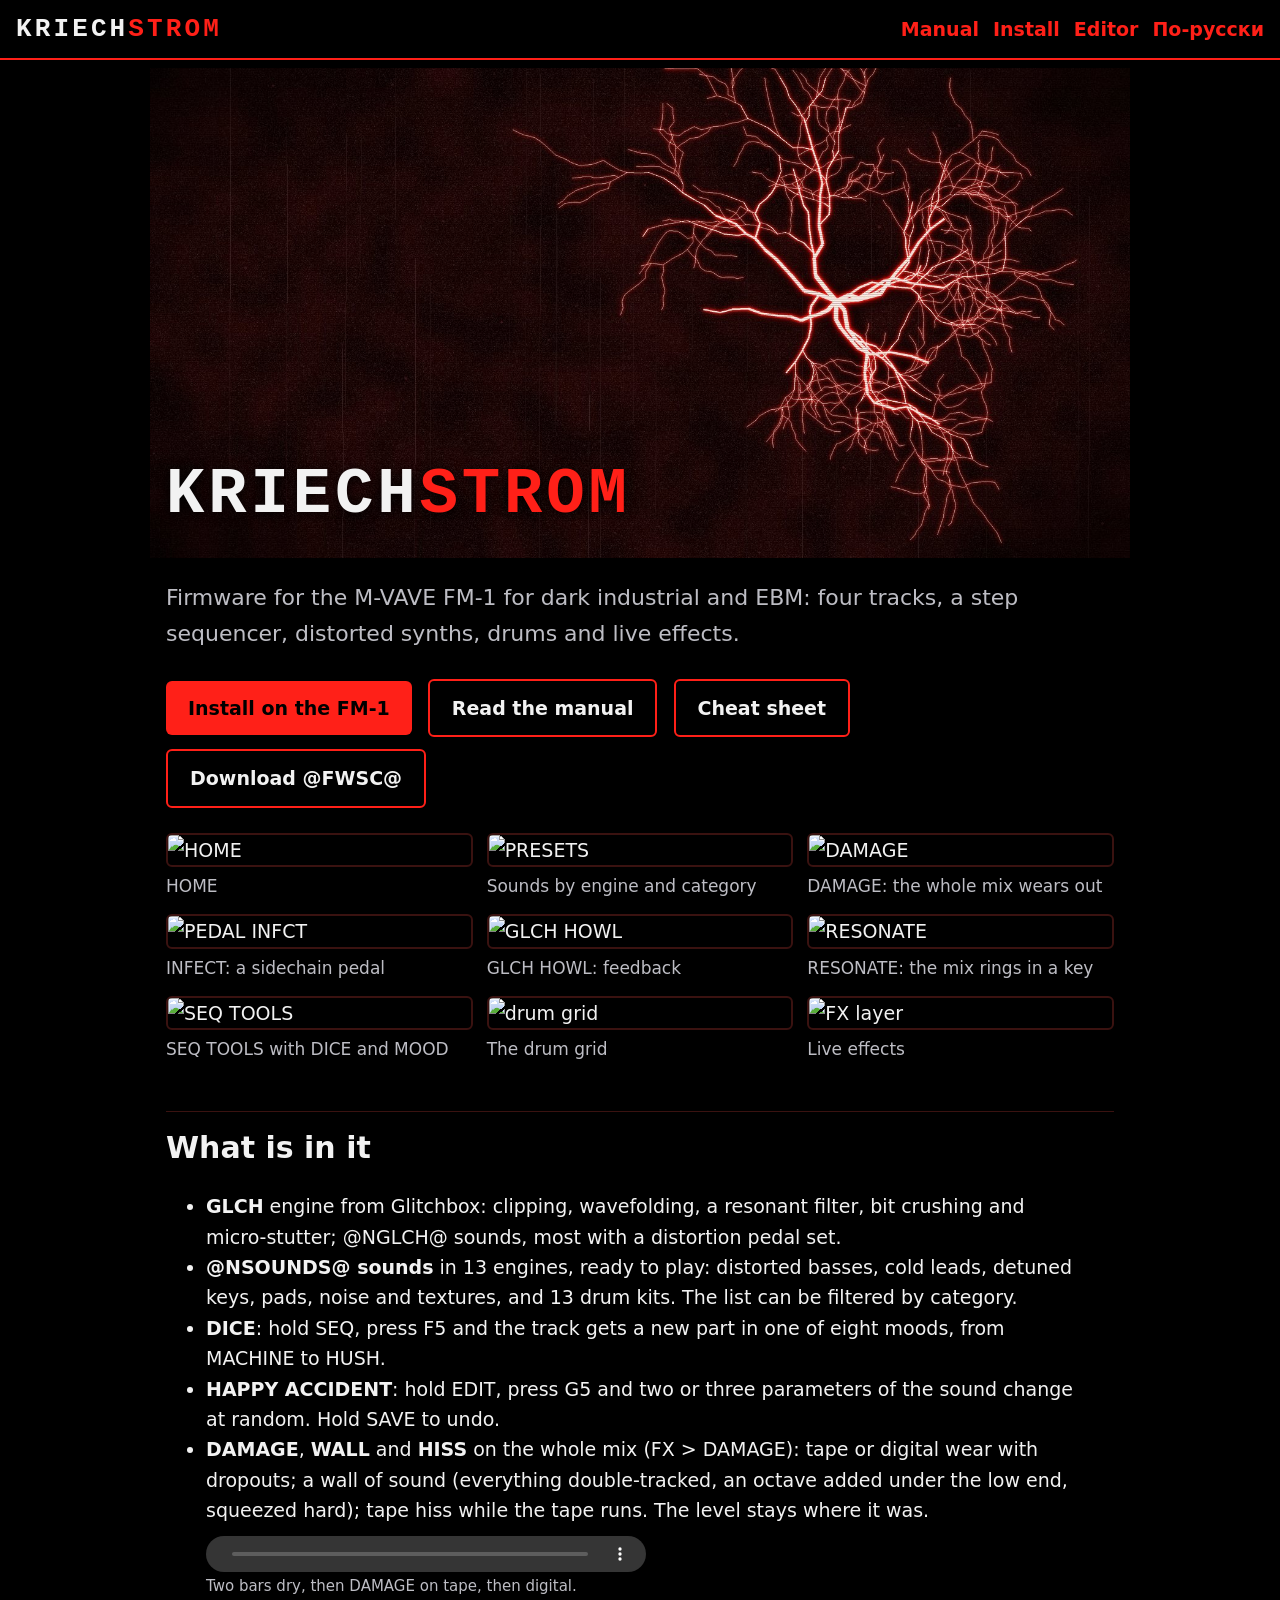
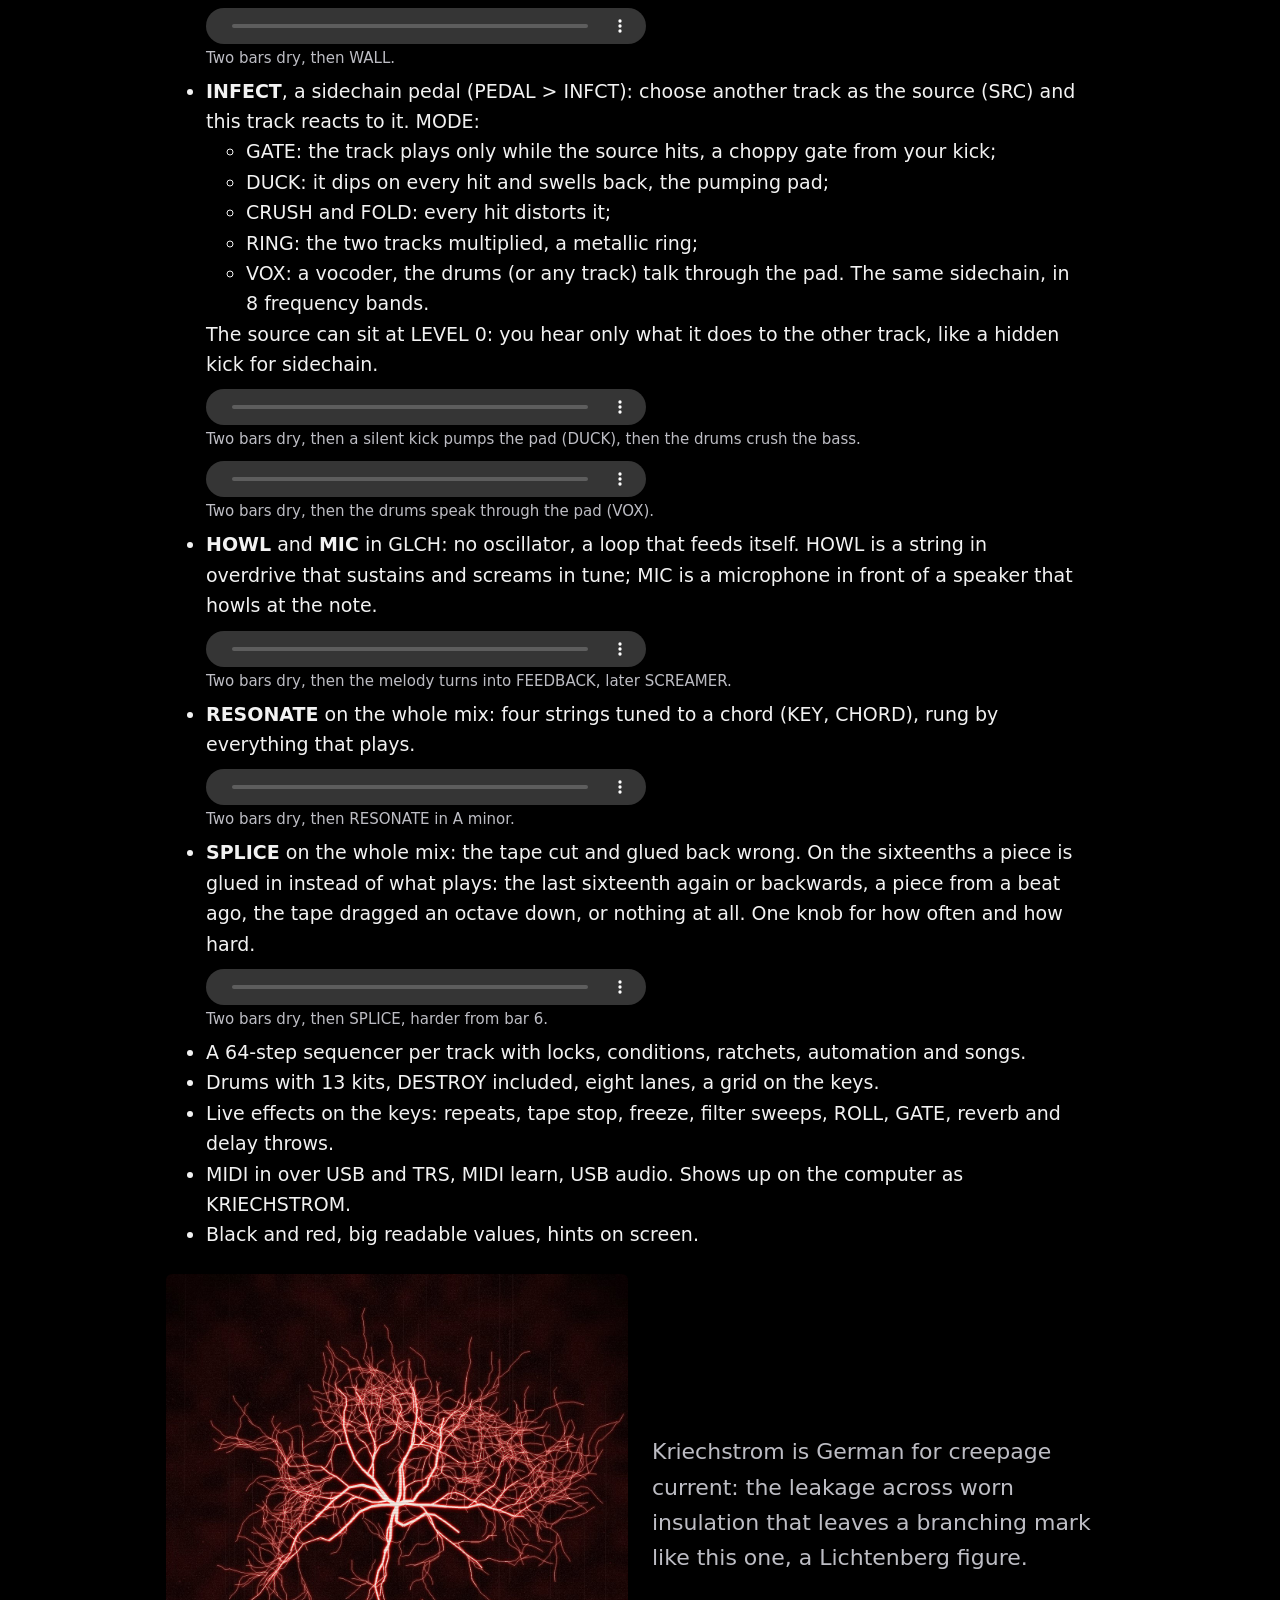
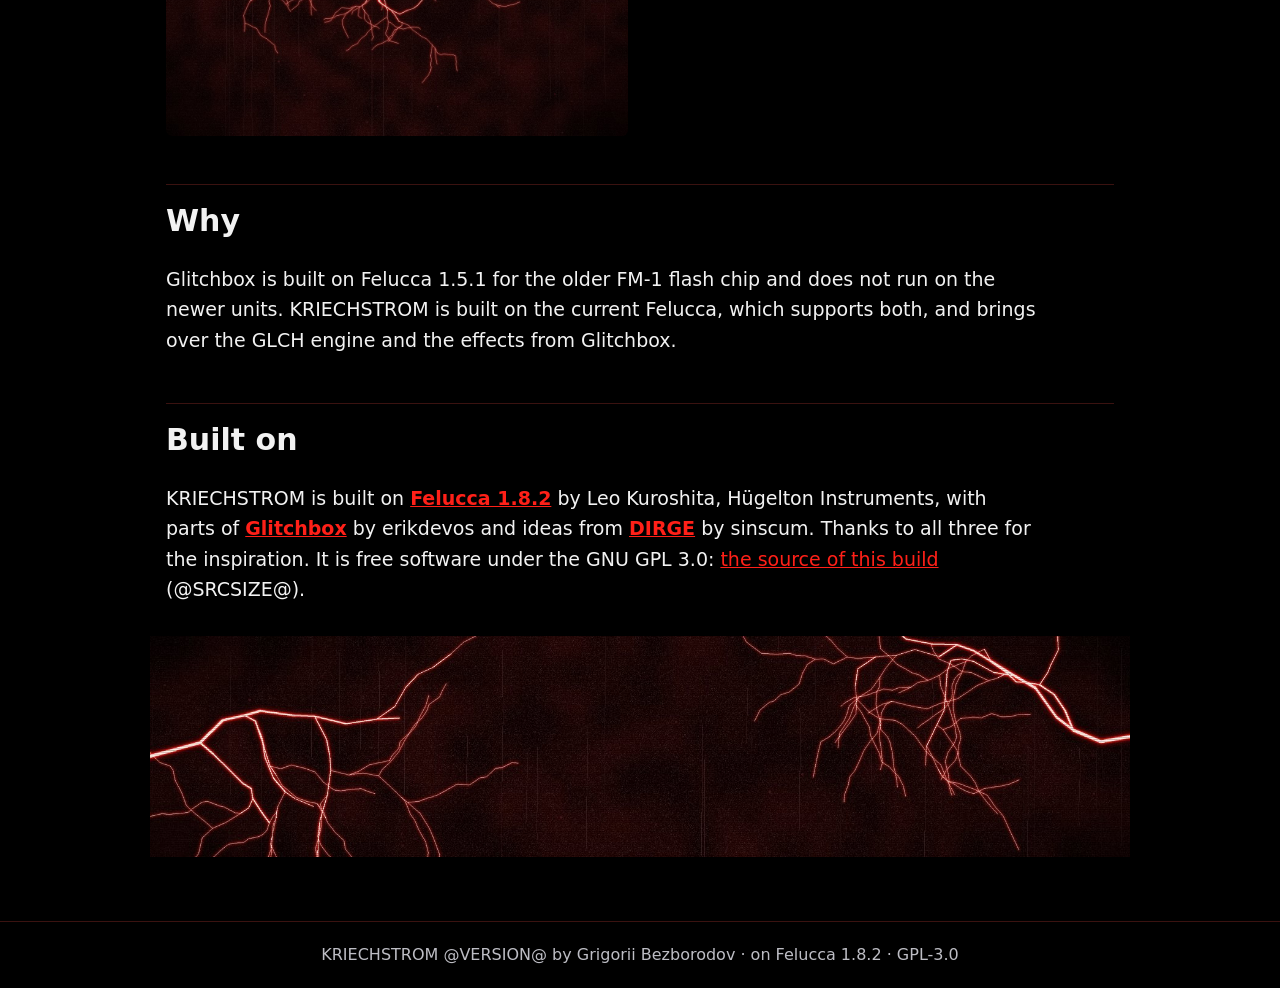
==== site/index.html @ fe8b9a7e "KRIECHSTROM 0.3: the manual, the site, the screens and the card for INFECT, HOWL, RESONATE, SPLICE a" ====
<!doctype html>
<html lang="en">
<head>
<meta charset="utf-8">
<meta name="viewport" content="width=device-width, initial-scale=1">
<title>KRIECHSTROM</title>
<link rel="icon" href="art/favicon.ico" sizes="any">
<link rel="icon" type="image/png" href="art/favicon-32.png">
<link rel="apple-touch-icon" href="art/icon-180.png">
<meta name="description" content="KRIECHSTROM: dark industrial and EBM firmware for the M-VAVE FM-1.">
<link rel="stylesheet" href="style.css">
</head>
<body>
<header class="top">
  <a class="logo" href="index.html">KRIECH<b>STROM</b></a>
  <nav><a href="manual/en.html">Manual</a><a href="webapp/installer/">Install</a><a href="webapp/editor/">Editor</a><a href="ru.html">По-русски</a></nav>
</header>
<main>
<div class="hero"><img src="art/hero.jpg" alt="" width="1600" height="800"><h1>KRIECH<span class="red">STROM</span></h1></div>
<p class="lead">Firmware for the M-VAVE FM-1 for dark industrial and EBM: four tracks, a step sequencer, distorted
synths, drums and live effects.</p>
<p>
  <a class="btn" href="webapp/installer/">Install on the FM-1</a>
  <a class="btn ghost" href="manual/en.html">Read the manual</a>
  <a class="btn ghost" href="manual/en.html#cheat">Cheat sheet</a>
  <a class="btn ghost" href="firmware/@FWSC@">Download @FWSC@</a>
</p>

<div class="shots">
  <figure><img src="shots/home.png" alt="HOME"><figcaption>HOME</figcaption></figure>
  <figure><img src="shots/presets.png" alt="PRESETS"><figcaption>Sounds by engine and category</figcaption></figure>
  <figure><img src="shots/damage.png" alt="DAMAGE"><figcaption>DAMAGE: the whole mix wears out</figcaption></figure>
  <figure><img src="shots/insert_infect.png" alt="PEDAL INFCT"><figcaption>INFECT: a sidechain pedal</figcaption></figure>
  <figure><img src="shots/edit_howl.png" alt="GLCH HOWL"><figcaption>GLCH HOWL: feedback</figcaption></figure>
  <figure><img src="shots/resonate.png" alt="RESONATE"><figcaption>RESONATE: the mix rings in a key</figcaption></figure>
  <figure><img src="shots/layer_seq_tools_drum.png" alt="SEQ TOOLS"><figcaption>SEQ TOOLS with DICE and MOOD</figcaption></figure>
  <figure><img src="shots/drum.png" alt="drum grid"><figcaption>The drum grid</figcaption></figure>
  <figure><img src="shots/perform_held.png" alt="FX layer"><figcaption>Live effects</figcaption></figure>
</div>

<h2>What is in it</h2>
<ul>
  <li><b>GLCH</b> engine from Glitchbox: clipping, wavefolding, a resonant filter, bit crushing and micro-stutter; @NGLCH@ sounds, most with a distortion pedal set.</li>
  <li><b>@NSOUNDS@ sounds</b> in 13 engines, ready to play: distorted basses, cold leads, detuned keys, pads, noise and textures, and 13 drum kits. The list can be filtered by category.</li>
  <li><b>DICE</b>: hold SEQ, press F5 and the track gets a new part in one of eight moods, from MACHINE to HUSH.</li>
  <li><b>HAPPY ACCIDENT</b>: hold EDIT, press G5 and two or three parameters of the sound change at random. Hold SAVE to undo.</li>
  <li><b>DAMAGE</b>, <b>WALL</b> and <b>HISS</b> on the whole mix (FX &gt; DAMAGE): tape or digital wear with dropouts;
    a wall of sound (everything double-tracked, an octave added under the low end, squeezed hard); tape hiss while the
    tape runs. The level stays where it was.
    <audio controls preload="none" src="audio/damage.m4a"></audio><span class="demo">Two bars dry, then DAMAGE on tape, then digital.</span>
    <audio controls preload="none" src="audio/wall.m4a"></audio><span class="demo">Two bars dry, then WALL.</span></li>
  <li><b>INFECT</b>, a sidechain pedal (PEDAL &gt; INFCT): choose another track as the source (SRC) and this track
    reacts to it. MODE:
    <ul>
      <li>GATE: the track plays only while the source hits, a choppy gate from your kick;</li>
      <li>DUCK: it dips on every hit and swells back, the pumping pad;</li>
      <li>CRUSH and FOLD: every hit distorts it;</li>
      <li>RING: the two tracks multiplied, a metallic ring;</li>
      <li>VOX: a vocoder, the drums (or any track) talk through the pad. The same sidechain, in 8 frequency bands.</li>
    </ul>
    The source can sit at LEVEL 0: you hear only what it does to the other track, like a hidden kick for sidechain.
    <audio controls preload="none" src="audio/infect.m4a"></audio><span class="demo">Two bars dry, then a silent kick pumps the pad (DUCK), then the drums crush the bass.</span>
    <audio controls preload="none" src="audio/vox.m4a"></audio><span class="demo">Two bars dry, then the drums speak through the pad (VOX).</span></li>
  <li><b>HOWL</b> and <b>MIC</b> in GLCH: no oscillator, a loop that feeds itself. HOWL is a string in overdrive that
    sustains and screams in tune; MIC is a microphone in front of a speaker that howls at the note.
    <audio controls preload="none" src="audio/howl.m4a"></audio><span class="demo">Two bars dry, then the melody turns into FEEDBACK, later SCREAMER.</span></li>
  <li><b>RESONATE</b> on the whole mix: four strings tuned to a chord (KEY, CHORD), rung by everything that plays.
    <audio controls preload="none" src="audio/resonate.m4a"></audio><span class="demo">Two bars dry, then RESONATE in A minor.</span></li>
  <li><b>SPLICE</b> on the whole mix: the tape cut and glued back wrong. On the sixteenths a piece is glued in instead
    of what plays: the last sixteenth again or backwards, a piece from a beat ago, the tape dragged an octave down, or
    nothing at all. One knob for how often and how hard.
    <audio controls preload="none" src="audio/splice.m4a"></audio><span class="demo">Two bars dry, then SPLICE, harder from bar 6.</span></li>
  <li>A 64-step sequencer per track with locks, conditions, ratchets, automation and songs.</li>
  <li>Drums with 13 kits, DESTROY included, eight lanes, a grid on the keys.</li>
  <li>Live effects on the keys: repeats, tape stop, freeze, filter sweeps, ROLL, GATE, reverb and delay throws.</li>
  <li>MIDI in over USB and TRS, MIDI learn, USB audio. Shows up on the computer as KRIECHSTROM.</li>
  <li>Black and red, big readable values, hints on screen.</li>
</ul>

<div class="split"><img src="art/tracking.jpg" alt="a Lichtenberg figure" width="1200" height="1200">
<p class="lead">Kriechstrom is German for creepage current: the leakage across worn insulation that leaves a branching
mark like this one, a Lichtenberg figure.</p></div>

<h2>Why</h2>
<p>Glitchbox is built on Felucca 1.5.1 for the older FM-1 flash chip and does not run on the newer units. KRIECHSTROM is
built on the current Felucca, which supports both, and brings over the GLCH engine and the effects from Glitchbox.</p>

<h2 id="source">Built on</h2>
<p>KRIECHSTROM is built on <a href="https://github.com/hugelton/Felucca"><b>Felucca 1.8.2</b></a> by Leo Kuroshita, Hügelton Instruments, with parts of
<a href="https://github.com/erikdevos/glitchbox"><b>Glitchbox</b></a> by erikdevos and ideas from <a href="https://github.com/sinscum/DIRGE"><b>DIRGE</b></a> by sinscum. Thanks to all three for the inspiration. It is free software under the GNU GPL 3.0:
<a href="src/@SRC@">the source of this build</a> (@SRCSIZE@).</p>
<img class="band" src="art/band.jpg" alt="" width="1600" height="360">
</main>
<footer>KRIECHSTROM @VERSION@ by Grigorii Bezborodov · on Felucca 1.8.2 · GPL-3.0</footer>
</body>
</html>
---- site/style.css ----
:root {
  --bg: #000;
  --surf: #120808;
  --line: #3a1210;
  --text: #f2f2f2;
  --mid: #bdbdc4;
  --red: #ff2018;
  --red-dim: #b3150f;
  color-scheme: dark;
}
* { box-sizing: border-box; }
html { -webkit-text-size-adjust: 100%; }
body {
  margin: 0;
  background: var(--bg);
  color: var(--text);
  font: 19px/1.6 "IBM Plex Sans", "Inter", system-ui, -apple-system, "Segoe UI", sans-serif;
}
a { color: var(--red); }
a:hover { color: #fff; }
header.top {
  border-bottom: 2px solid var(--red);
  padding: 14px 16px;
  display: flex;
  gap: 16px;
  align-items: center;
  flex-wrap: wrap;
}
header.top .logo {
  font: 800 26px/1 "IBM Plex Mono", ui-monospace, monospace;
  letter-spacing: 0.12em;
  color: var(--text);
  text-decoration: none;
}
header.top .logo b { color: var(--red); }
header.top nav { display: flex; gap: 14px; flex-wrap: wrap; margin-left: auto; }
header.top nav a { text-decoration: none; font-weight: 600; }
main { max-width: 980px; margin: 0 auto; padding: 8px 16px 64px; }
h1 { font: 800 clamp(34px, 7vw, 64px)/1.05 "IBM Plex Mono", ui-monospace, monospace; letter-spacing: 0.06em; margin: 32px 0 8px; }
h1 .red, h2 .red { color: var(--red); }
h2 { font-size: 30px; margin: 48px 0 12px; padding-top: 12px; border-top: 1px solid var(--line); }
h3 { font-size: 23px; margin: 28px 0 8px; color: var(--red); }
p, li { max-width: 72ch; }
.lead { font-size: 22px; color: var(--mid); }
code, kbd {
  font: 600 0.9em "IBM Plex Mono", ui-monospace, monospace;
  background: var(--surf);
  border: 1px solid var(--line);
  border-radius: 4px;
  padding: 1px 6px;
  color: #fff;
}
kbd { border-color: var(--red-dim); }
table { border-collapse: collapse; width: 100%; margin: 12px 0 20px; font-size: 18px; }
th, td { text-align: left; vertical-align: top; padding: 8px 10px; border-bottom: 1px solid var(--line); }
th { color: var(--red); font-weight: 700; }
.tw { overflow-x: auto; }
figure { margin: 18px 0; }
audio { display: block; width: 100%; max-width: 440px; height: 36px; margin: 10px 0 2px; color-scheme: dark; }
.demo { display: block; font-size: 15px; color: var(--mid); margin-bottom: 6px; }
figure img {
  width: 100%;
  max-width: 480px;
  image-rendering: pixelated;
  border: 2px solid var(--line);
  border-radius: 6px;
  display: block;
}
figcaption { color: var(--mid); font-size: 17px; margin-top: 6px; max-width: 480px; }
.shots { display: grid; grid-template-columns: repeat(auto-fill, minmax(240px, 1fr)); gap: 14px; }
.shots figure { margin: 0; }
.note { border-left: 4px solid var(--red); background: var(--surf); padding: 10px 14px; margin: 16px 0; }
.btn {
  display: inline-block;
  background: var(--red);
  color: #000;
  font-weight: 800;
  text-decoration: none;
  padding: 12px 22px;
  border-radius: 6px;
  margin: 6px 10px 6px 0;
}
.btn:hover { background: #fff; color: #000; }
.btn.ghost { background: transparent; color: var(--text); border: 2px solid var(--red); }
.toc { columns: 2 260px; padding-left: 20px; }
footer { border-top: 1px solid var(--line); color: var(--mid); font-size: 16px; padding: 20px 16px; text-align: center; }
@media (max-width: 600px) {
  body { font-size: 18px; }
  th, td { padding: 6px; font-size: 16px; }
}

.hero { position: relative; margin: 0 -16px; }
.hero img { display: block; width: 100%; height: auto; }
.hero h1 { position: absolute; left: 16px; bottom: 6%; margin: 0; text-shadow: 0 2px 12px #000; }
.split { display: grid; grid-template-columns: 1fr 1fr; gap: 24px; align-items: center; margin: 24px 0; }
.split img { width: 100%; height: auto; border-radius: 6px; }
.band { display: block; width: calc(100% + 32px); margin: 32px -16px 0; height: auto; }
@media (max-width: 700px) { .split { grid-template-columns: 1fr; } }
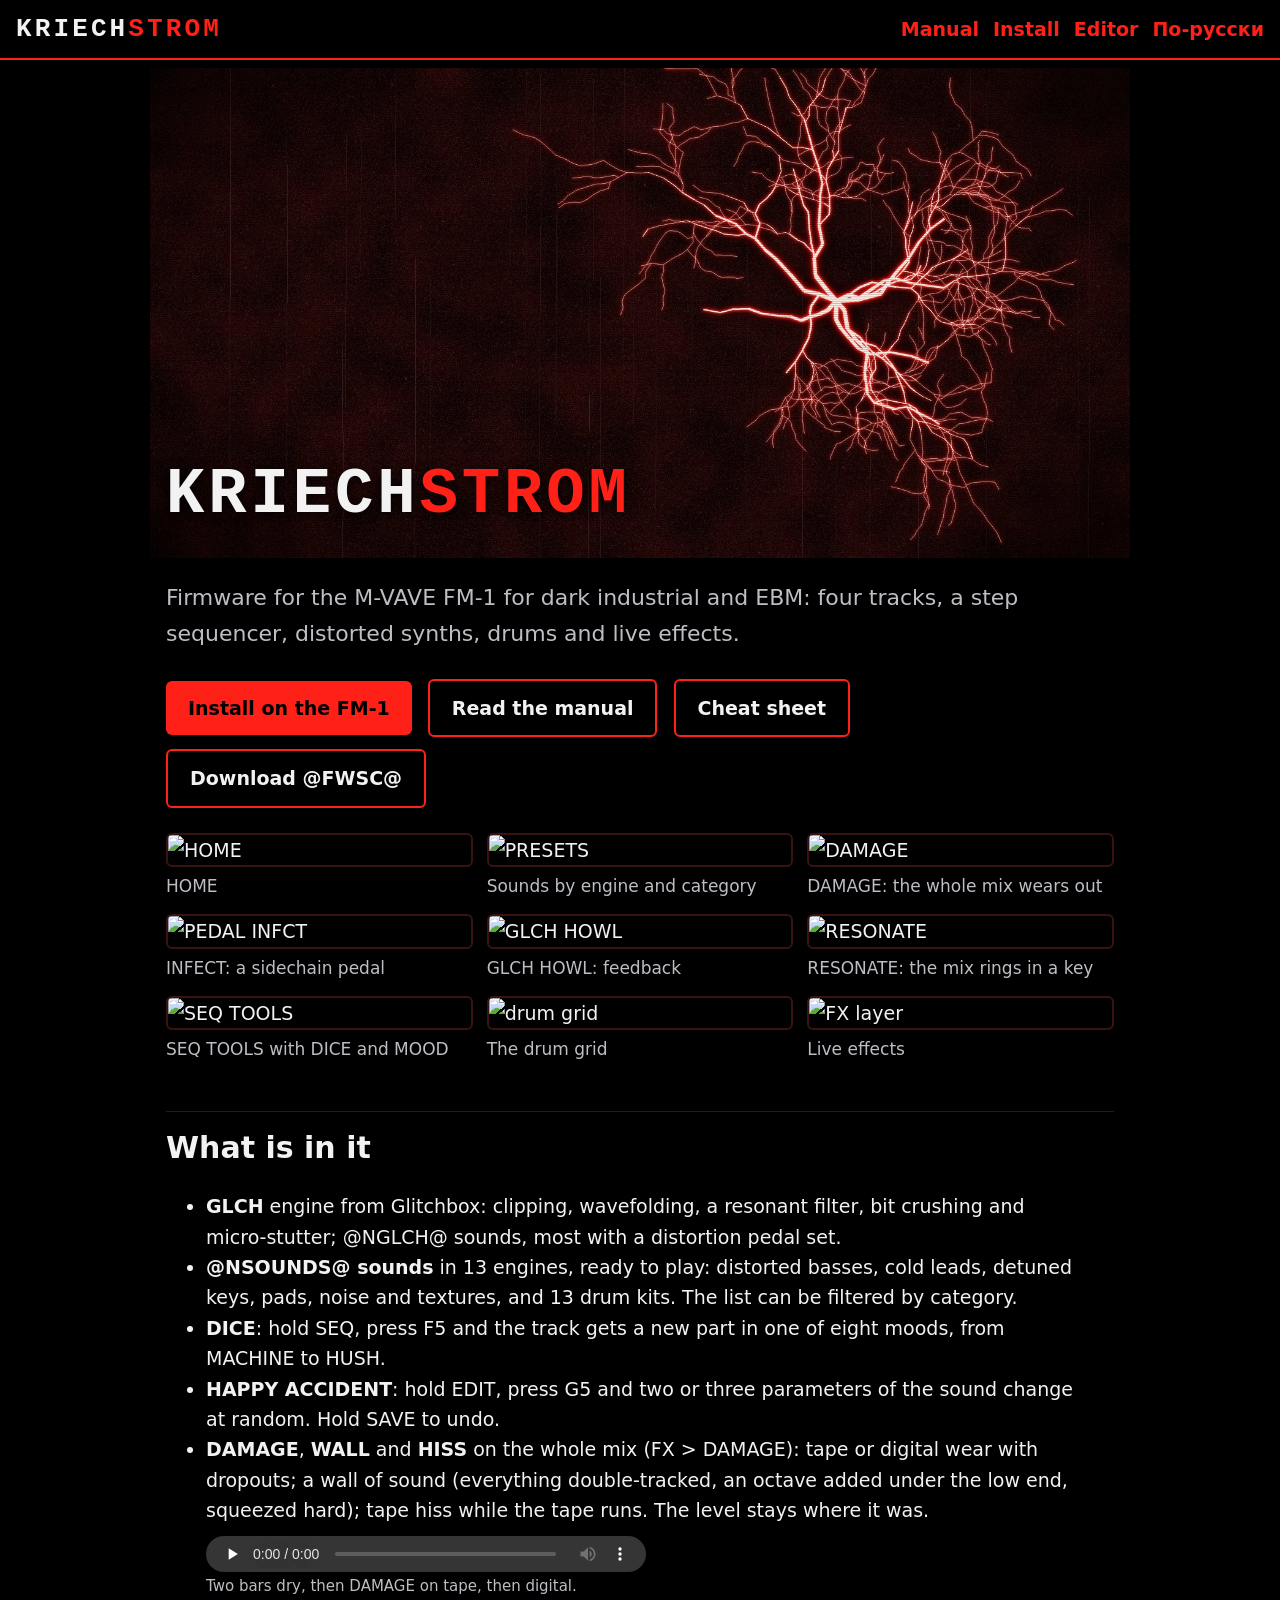
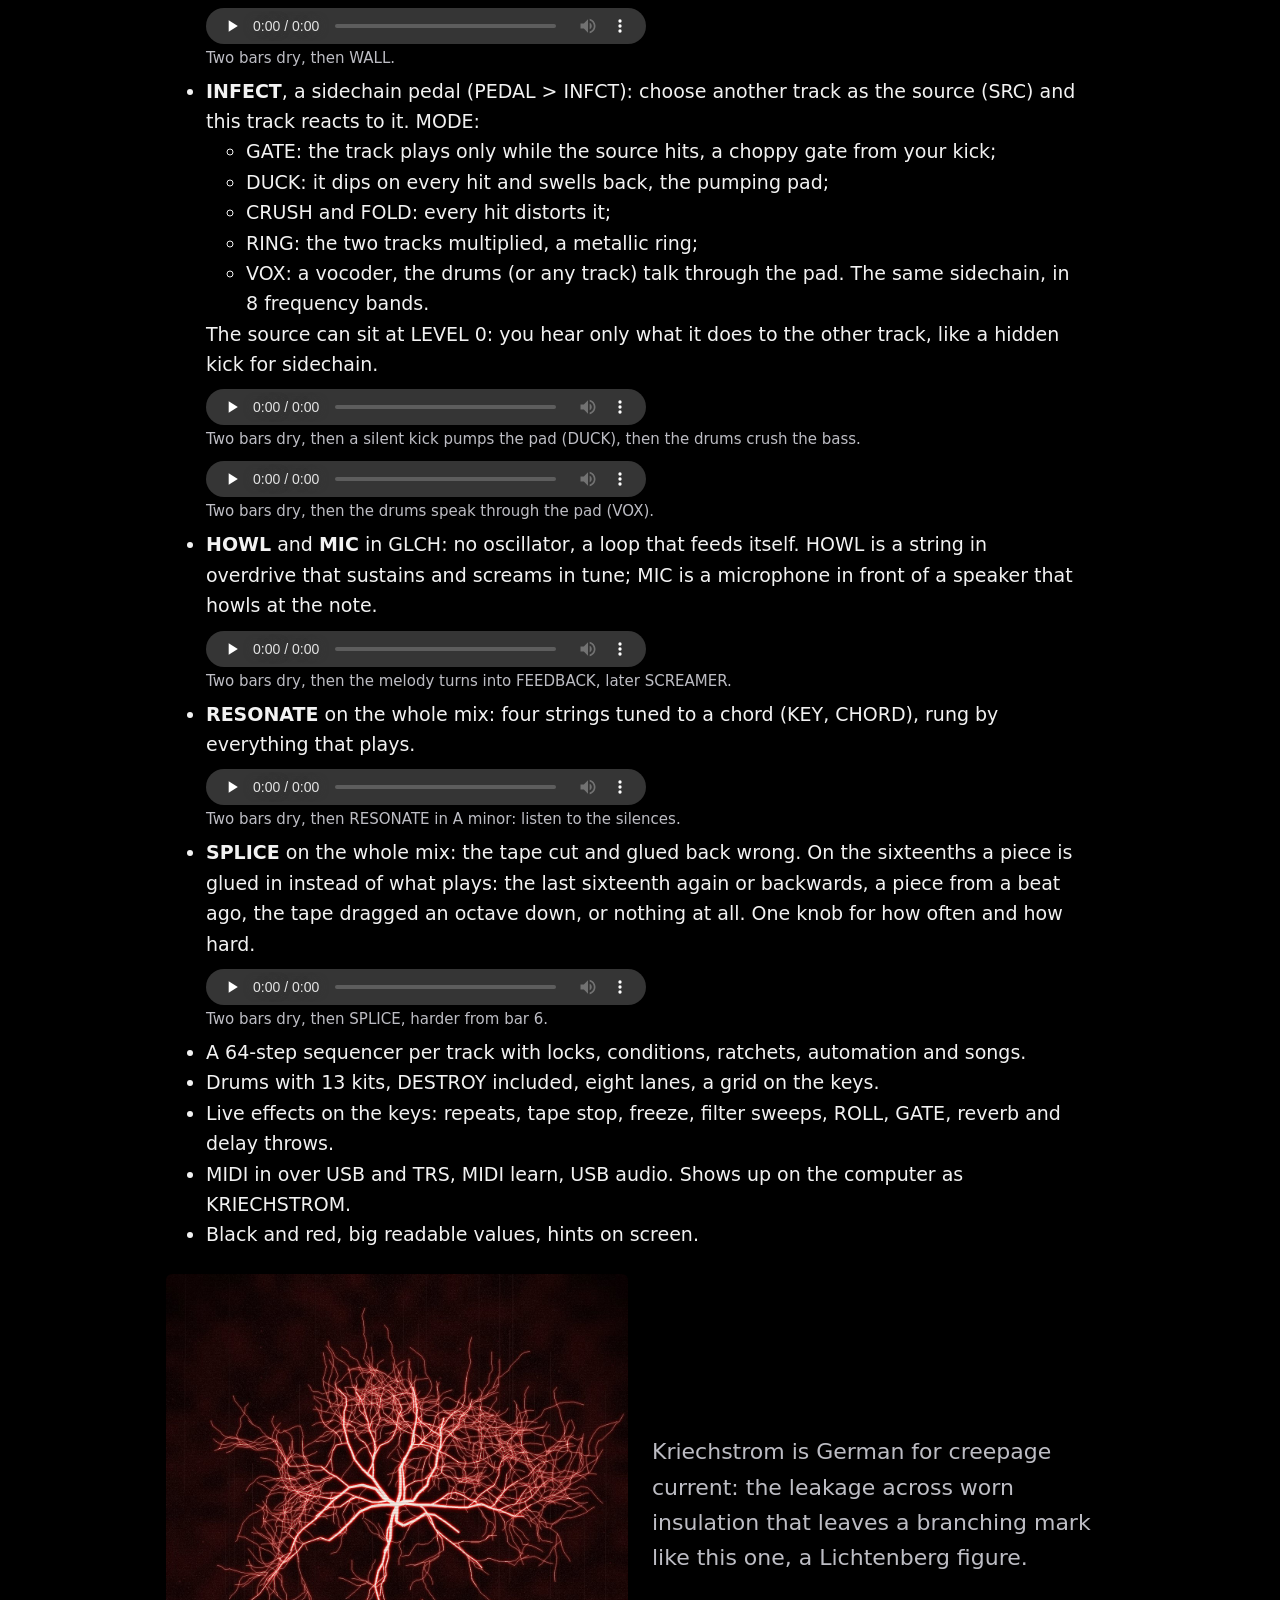
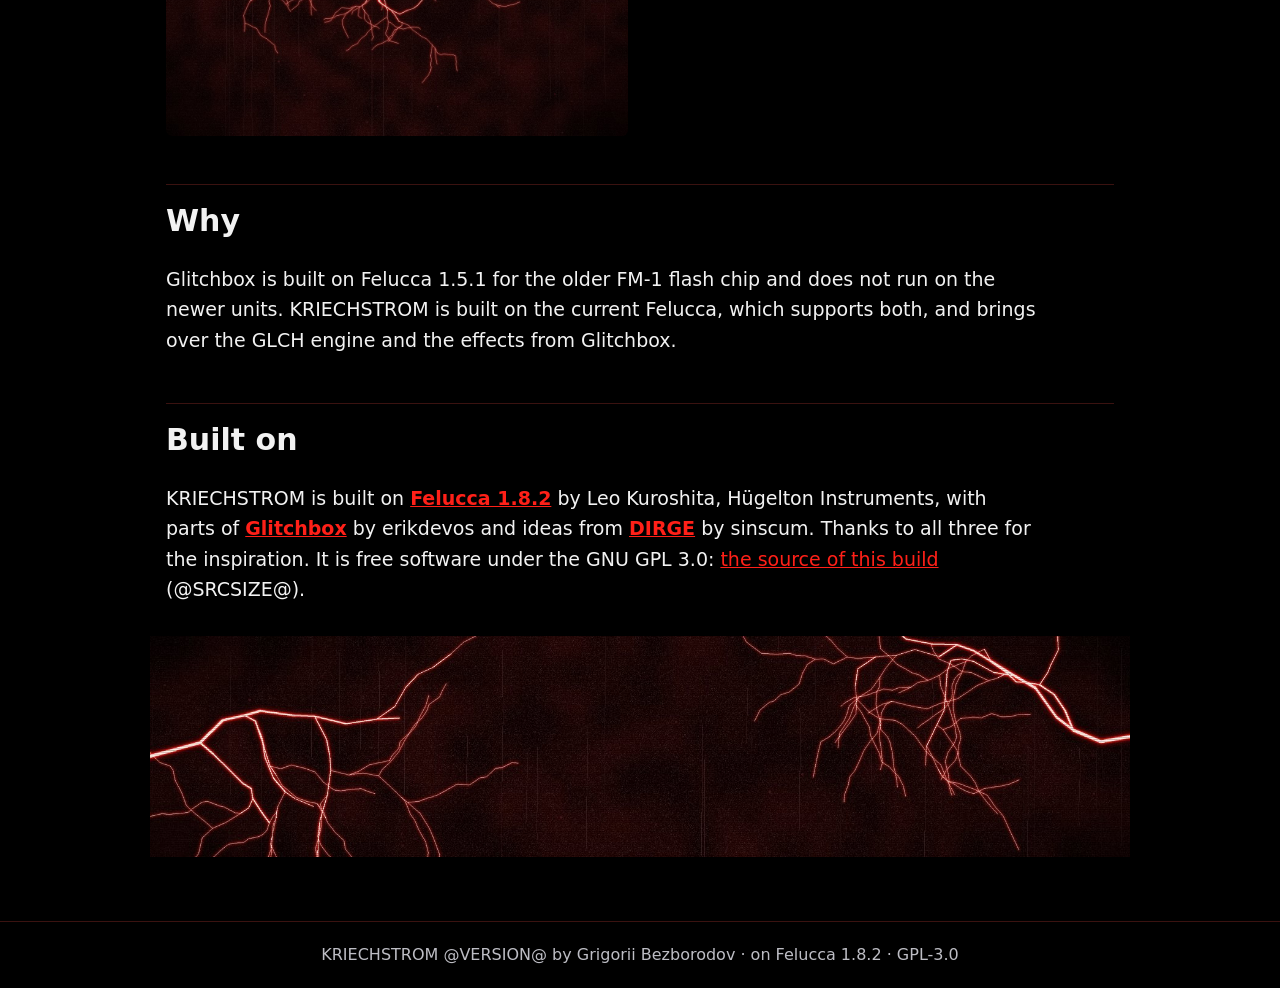
==== commit de9ee066: "KRIECHSTROM 0.3.1: RESONATE rings out (brighter strings at the level of what struck them); sound dem" ====
--- a/site/index.html
+++ b/site/index.html
@@ -65,7 +65,7 @@
     sustains and screams in tune; MIC is a microphone in front of a speaker that howls at the note.
     <audio controls preload="none" src="audio/howl.m4a"></audio><span class="demo">Two bars dry, then the melody turns into FEEDBACK, later SCREAMER.</span></li>
   <li><b>RESONATE</b> on the whole mix: four strings tuned to a chord (KEY, CHORD), rung by everything that plays.
-    <audio controls preload="none" src="audio/resonate.m4a"></audio><span class="demo">Two bars dry, then RESONATE in A minor.</span></li>
+    <audio controls preload="none" src="audio/resonate.m4a"></audio><span class="demo">Two bars dry, then RESONATE in A minor: listen to the silences.</span></li>
   <li><b>SPLICE</b> on the whole mix: the tape cut and glued back wrong. On the sixteenths a piece is glued in instead
     of what plays: the last sixteenth again or backwards, a piece from a beat ago, the tape dragged an octave down, or
     nothing at all. One knob for how often and how hard.
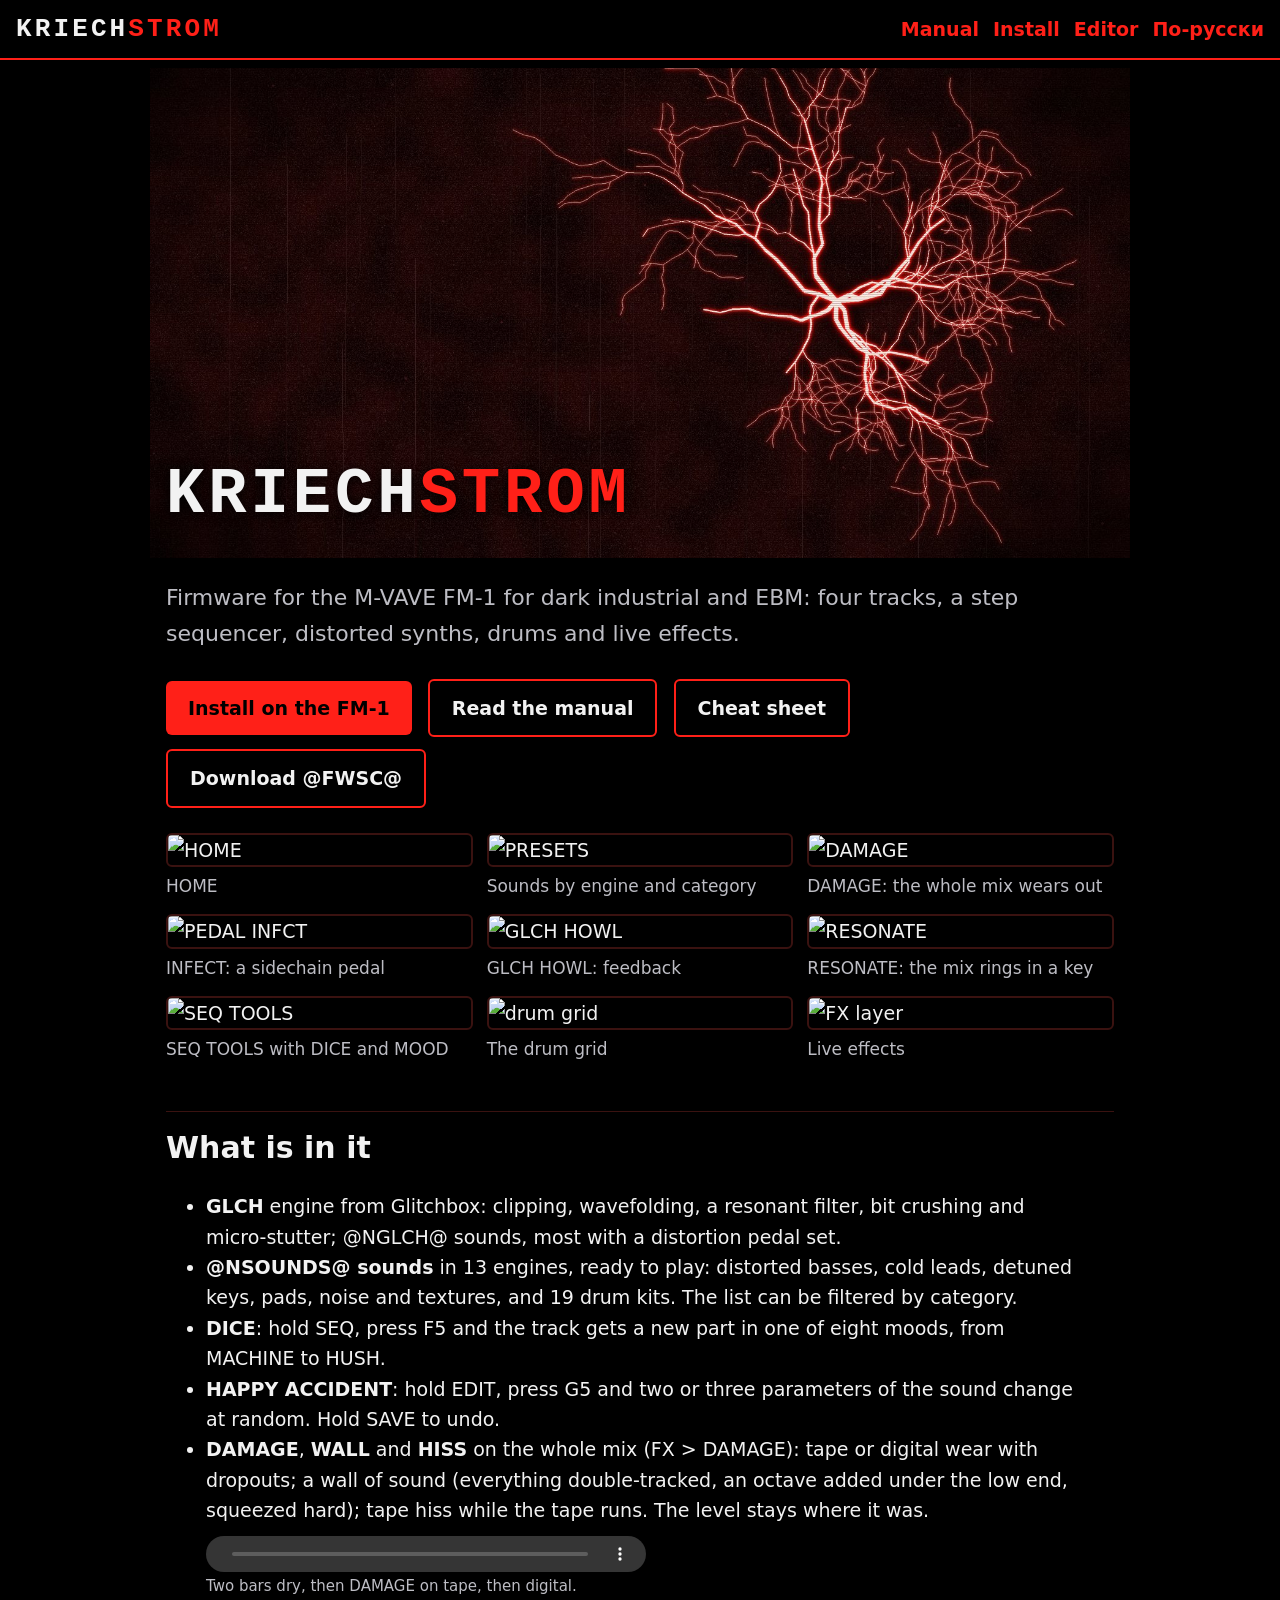
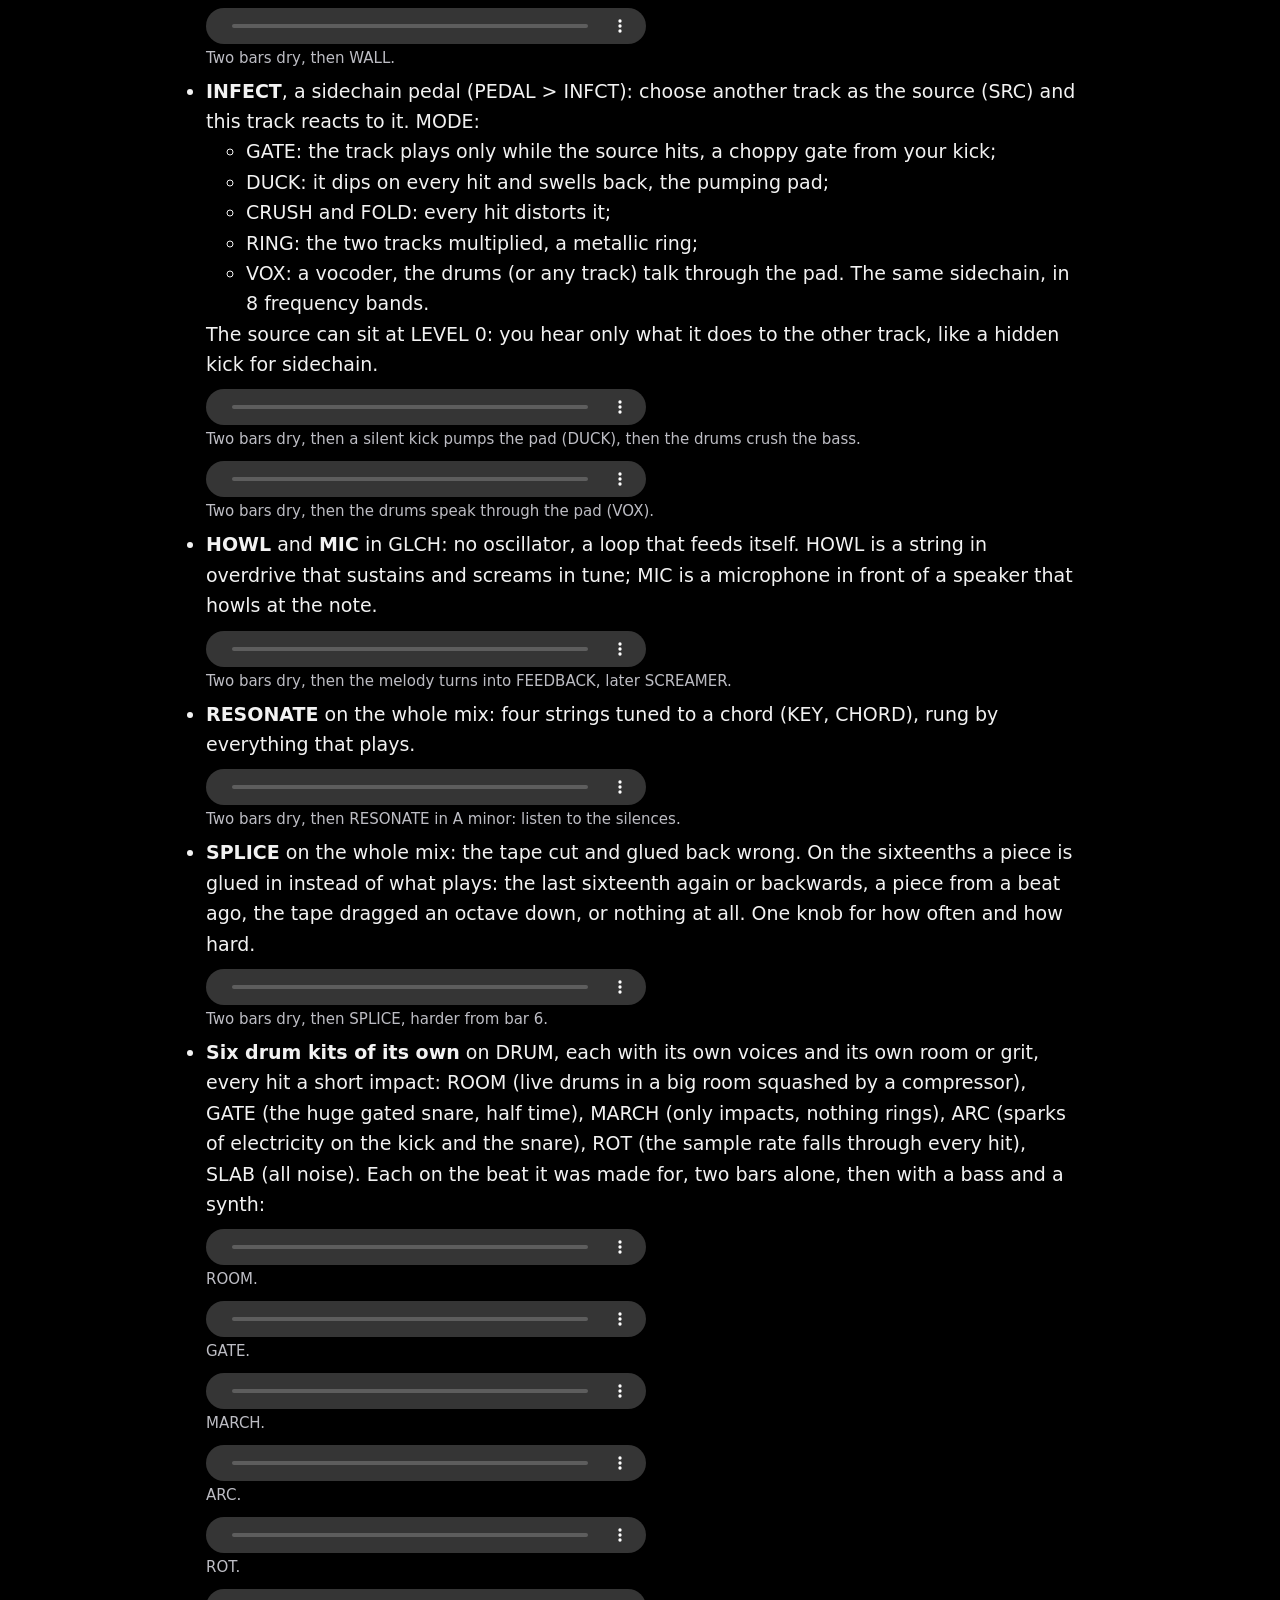
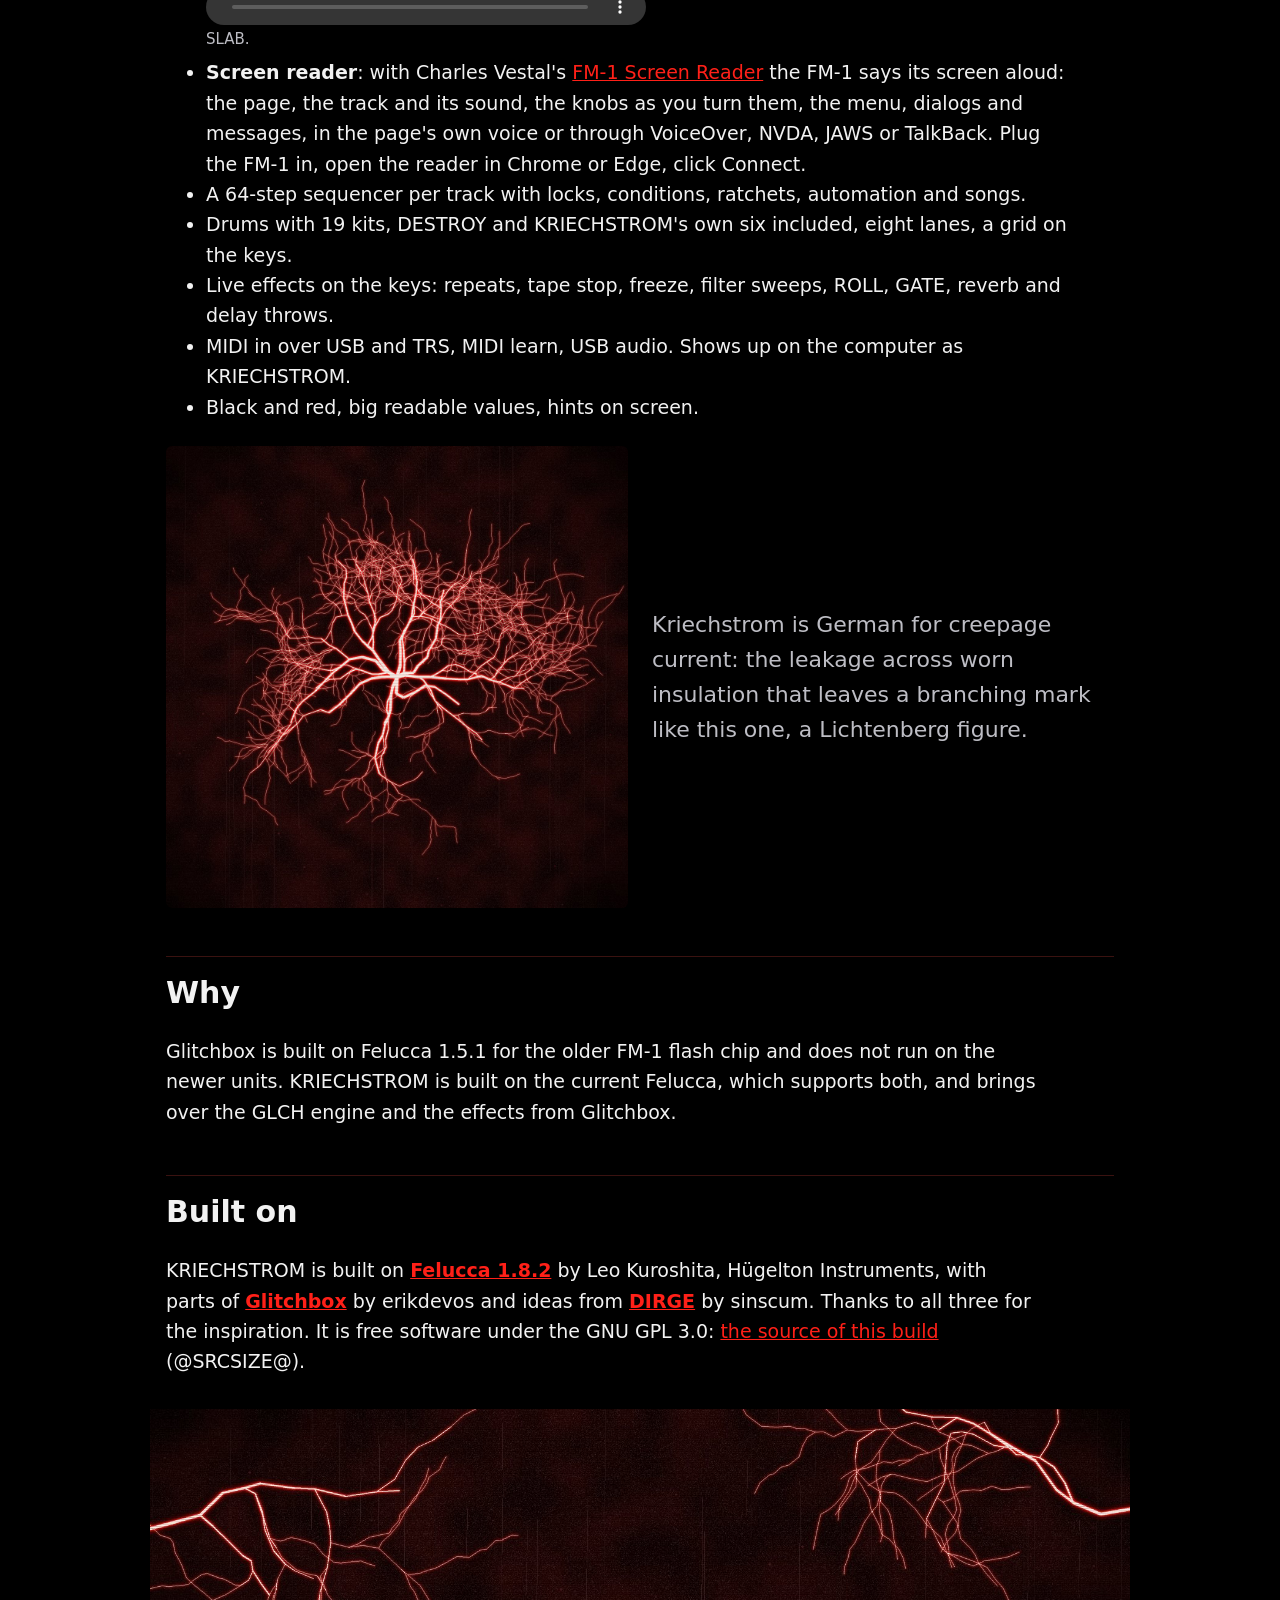
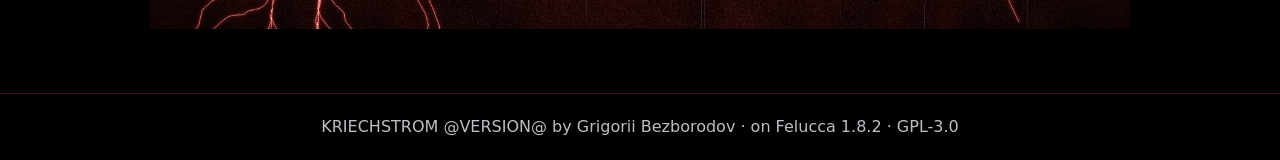
==== commit a3d2b87e: "0.4: six drum kits of its own, screen reader support - DRUM KIT 13..18 (ROOM GATE MARCH ARC ROT SLAB" ====
--- a/site/index.html
+++ b/site/index.html
@@ -41,7 +41,7 @@
 <h2>What is in it</h2>
 <ul>
   <li><b>GLCH</b> engine from Glitchbox: clipping, wavefolding, a resonant filter, bit crushing and micro-stutter; @NGLCH@ sounds, most with a distortion pedal set.</li>
-  <li><b>@NSOUNDS@ sounds</b> in 13 engines, ready to play: distorted basses, cold leads, detuned keys, pads, noise and textures, and 13 drum kits. The list can be filtered by category.</li>
+  <li><b>@NSOUNDS@ sounds</b> in 13 engines, ready to play: distorted basses, cold leads, detuned keys, pads, noise and textures, and 19 drum kits. The list can be filtered by category.</li>
   <li><b>DICE</b>: hold SEQ, press F5 and the track gets a new part in one of eight moods, from MACHINE to HUSH.</li>
   <li><b>HAPPY ACCIDENT</b>: hold EDIT, press G5 and two or three parameters of the sound change at random. Hold SAVE to undo.</li>
   <li><b>DAMAGE</b>, <b>WALL</b> and <b>HISS</b> on the whole mix (FX &gt; DAMAGE): tape or digital wear with dropouts;
@@ -70,8 +70,22 @@
     of what plays: the last sixteenth again or backwards, a piece from a beat ago, the tape dragged an octave down, or
     nothing at all. One knob for how often and how hard.
     <audio controls preload="none" src="audio/splice.m4a"></audio><span class="demo">Two bars dry, then SPLICE, harder from bar 6.</span></li>
+  <li><b>Six drum kits of its own</b> on DRUM, each with its own voices and its own room or grit, every hit a short
+    impact: ROOM (live drums in a big room squashed by a compressor), GATE (the huge gated snare, half time), MARCH (only
+    impacts, nothing rings), ARC (sparks of electricity on the kick and the snare), ROT (the sample rate falls through
+    every hit), SLAB (all noise). Each on the beat it was made for, two bars alone, then with a bass and a synth:
+    <audio controls preload="none" src="audio/kit_room_track.m4a"></audio><span class="demo">ROOM.</span>
+    <audio controls preload="none" src="audio/kit_gate_track.m4a"></audio><span class="demo">GATE.</span>
+    <audio controls preload="none" src="audio/kit_march_track.m4a"></audio><span class="demo">MARCH.</span>
+    <audio controls preload="none" src="audio/kit_arc_track.m4a"></audio><span class="demo">ARC.</span>
+    <audio controls preload="none" src="audio/kit_rot_track.m4a"></audio><span class="demo">ROT.</span>
+    <audio controls preload="none" src="audio/kit_slab_track.m4a"></audio><span class="demo">SLAB.</span></li>
+  <li><b>Screen reader</b>: with Charles Vestal's <a href="https://charlesvestal.github.io/fm1-reader/">FM-1 Screen
+    Reader</a> the FM-1 says its screen aloud: the page, the track and its sound, the knobs as you turn them, the menu,
+    dialogs and messages, in the page's own voice or through VoiceOver, NVDA, JAWS or TalkBack. Plug the FM-1 in, open
+    the reader in Chrome or Edge, click Connect.</li>
   <li>A 64-step sequencer per track with locks, conditions, ratchets, automation and songs.</li>
-  <li>Drums with 13 kits, DESTROY included, eight lanes, a grid on the keys.</li>
+  <li>Drums with 19 kits, DESTROY and KRIECHSTROM's own six included, eight lanes, a grid on the keys.</li>
   <li>Live effects on the keys: repeats, tape stop, freeze, filter sweeps, ROLL, GATE, reverb and delay throws.</li>
   <li>MIDI in over USB and TRS, MIDI learn, USB audio. Shows up on the computer as KRIECHSTROM.</li>
   <li>Black and red, big readable values, hints on screen.</li>
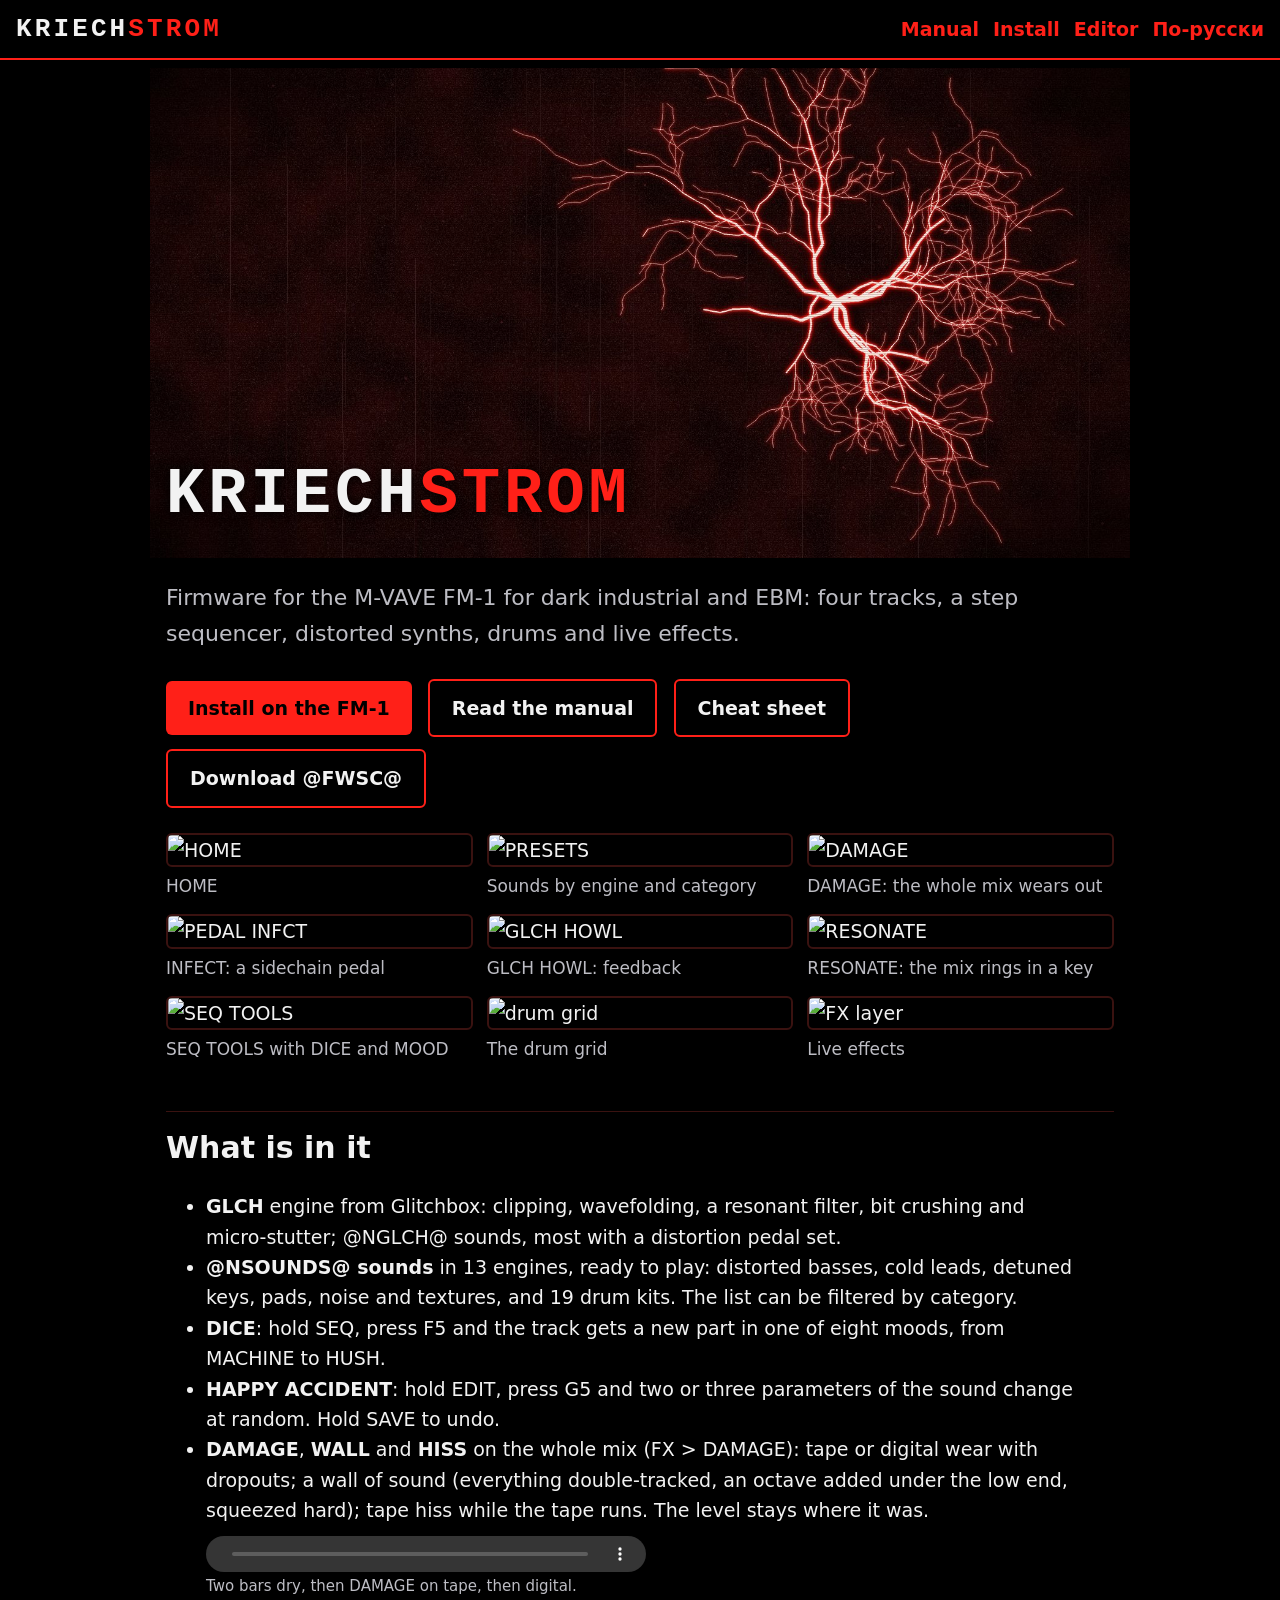
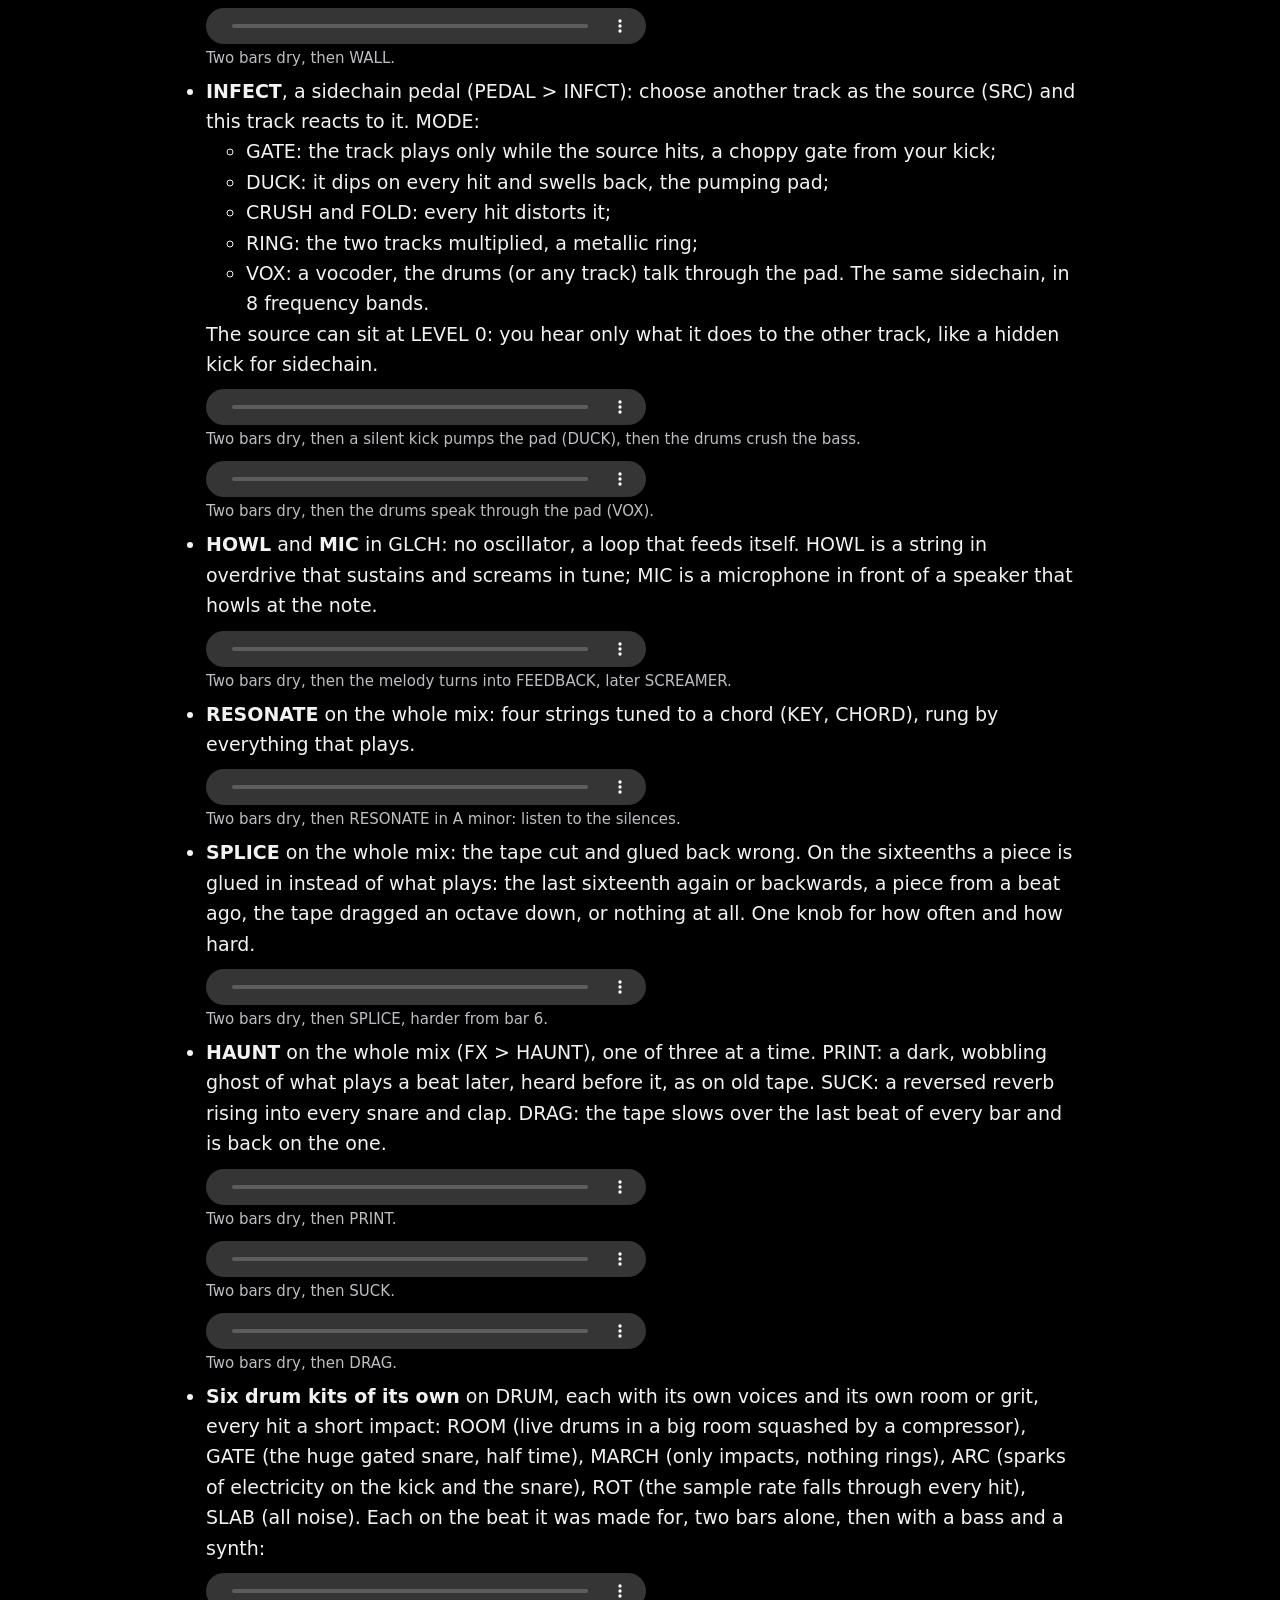
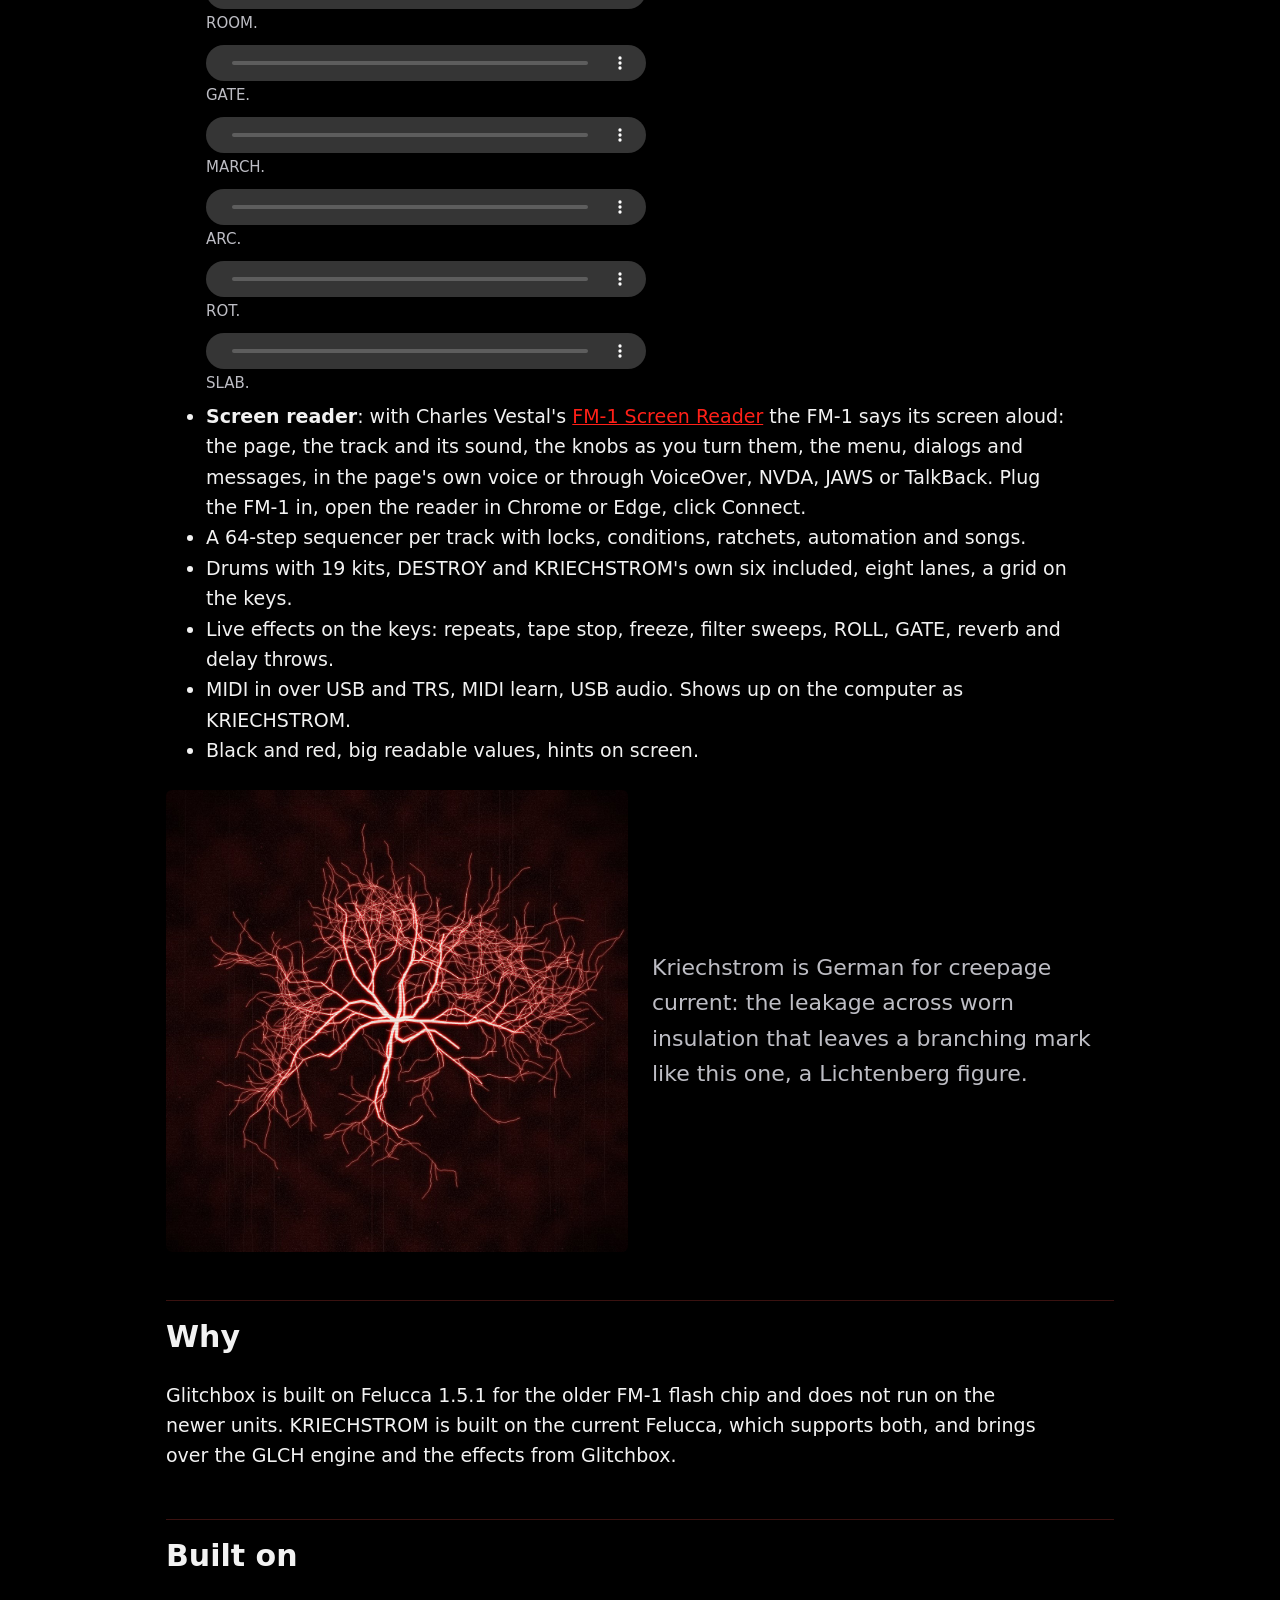
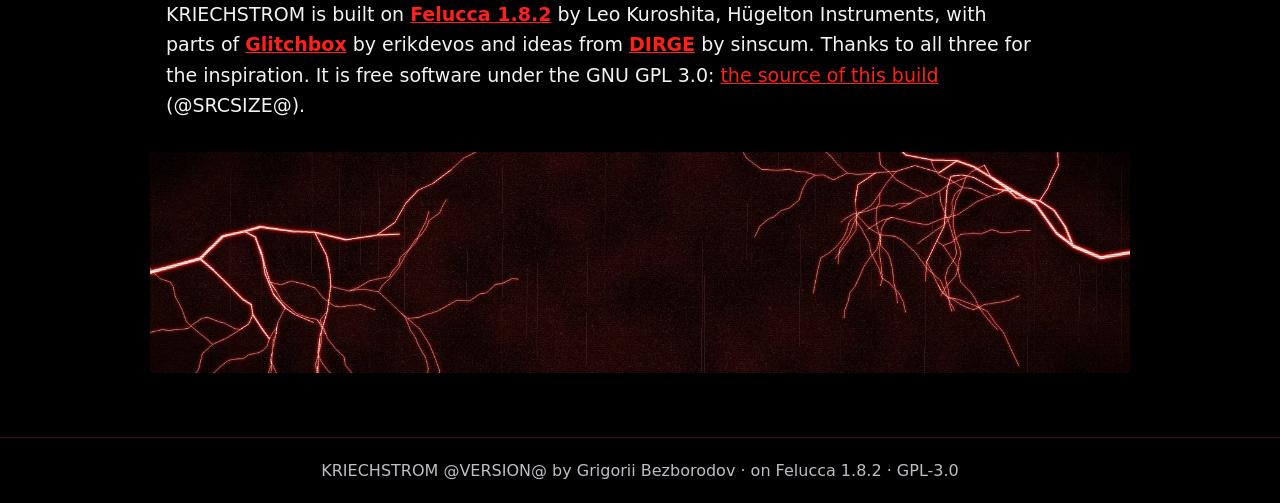
==== commit 8b523770: "0.5: HAUNT (PRINT, SUCK, DRAG) on the master - HAUNT (FX > HAUNT: MODE, AMT, krst_haunt.c): PRINT a " ====
--- a/site/index.html
+++ b/site/index.html
@@ -70,6 +70,12 @@
     of what plays: the last sixteenth again or backwards, a piece from a beat ago, the tape dragged an octave down, or
     nothing at all. One knob for how often and how hard.
     <audio controls preload="none" src="audio/splice.m4a"></audio><span class="demo">Two bars dry, then SPLICE, harder from bar 6.</span></li>
+  <li><b>HAUNT</b> on the whole mix (FX &gt; HAUNT), one of three at a time. PRINT: a dark, wobbling ghost of what plays
+    a beat later, heard before it, as on old tape. SUCK: a reversed reverb rising into every snare and clap. DRAG: the
+    tape slows over the last beat of every bar and is back on the one.
+    <audio controls preload="none" src="audio/print.m4a"></audio><span class="demo">Two bars dry, then PRINT.</span>
+    <audio controls preload="none" src="audio/suck.m4a"></audio><span class="demo">Two bars dry, then SUCK.</span>
+    <audio controls preload="none" src="audio/drag.m4a"></audio><span class="demo">Two bars dry, then DRAG.</span></li>
   <li><b>Six drum kits of its own</b> on DRUM, each with its own voices and its own room or grit, every hit a short
     impact: ROOM (live drums in a big room squashed by a compressor), GATE (the huge gated snare, half time), MARCH (only
     impacts, nothing rings), ARC (sparks of electricity on the kick and the snare), ROT (the sample rate falls through
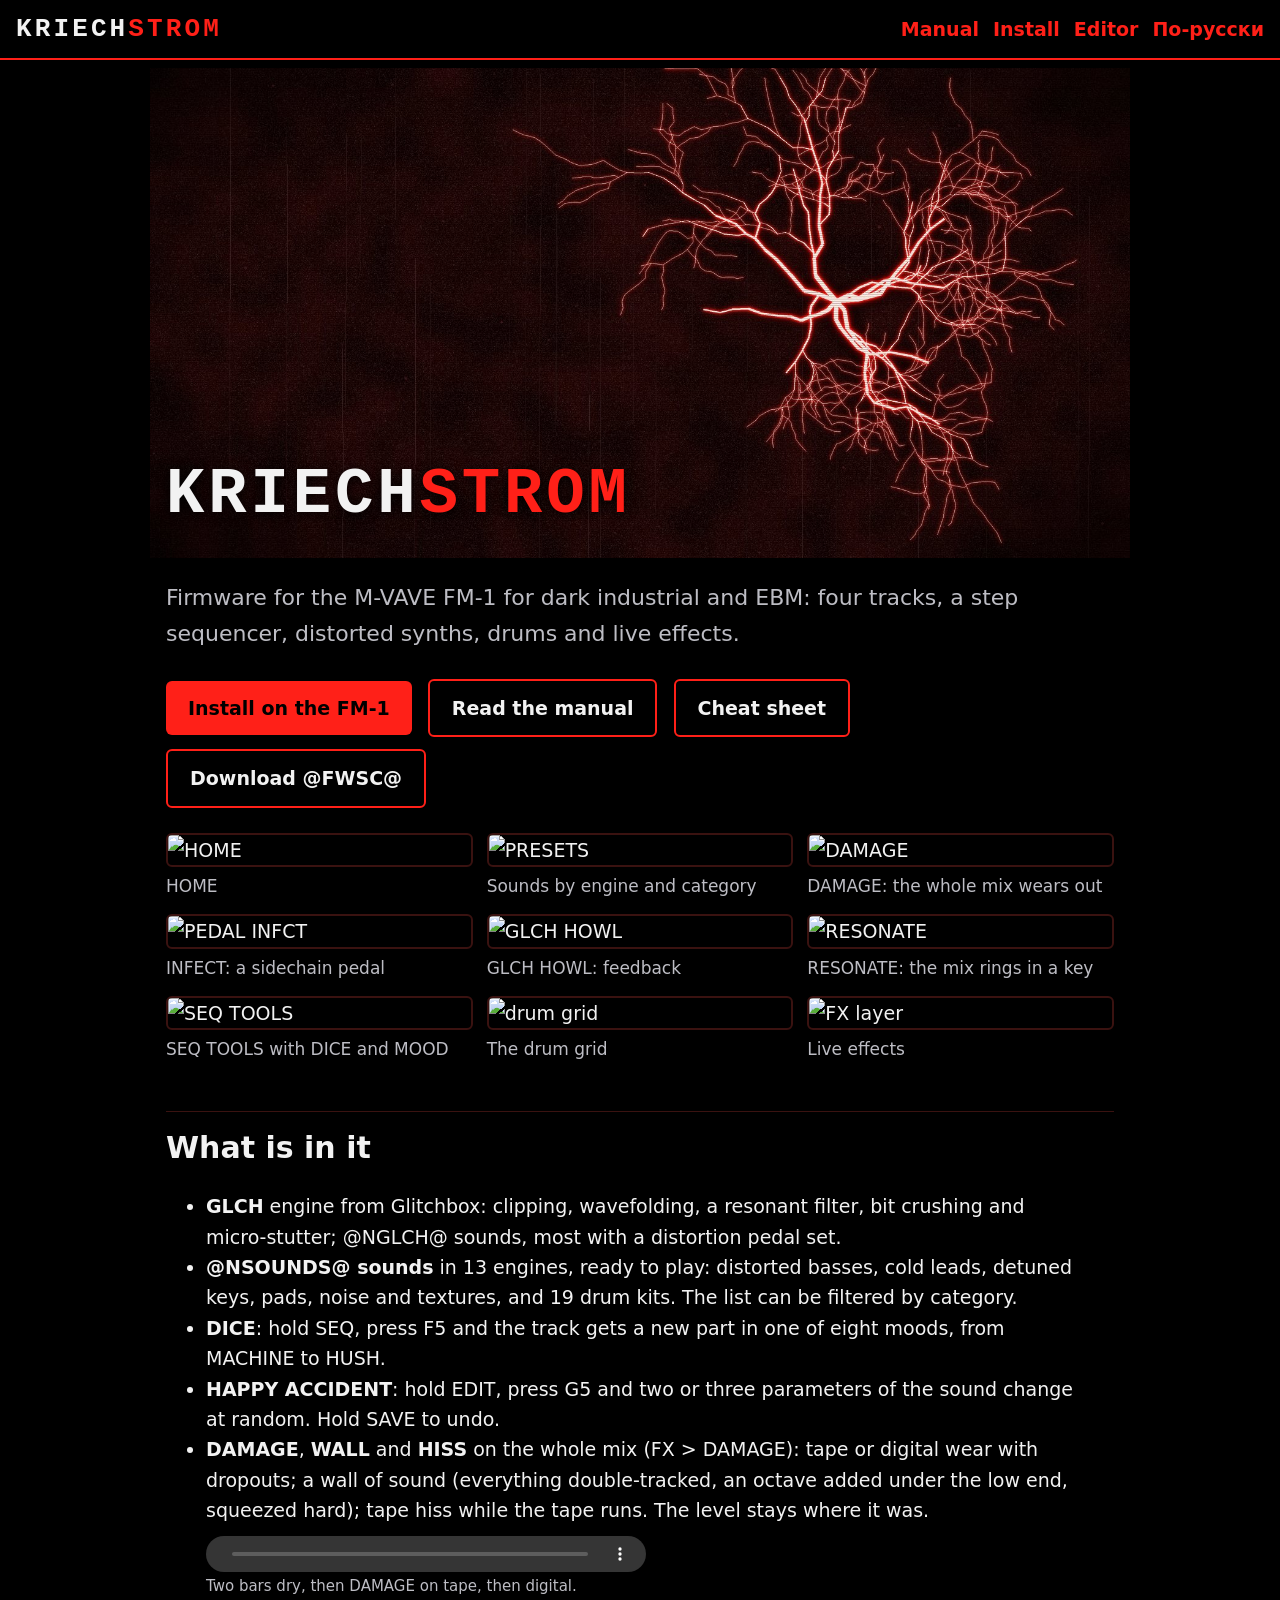
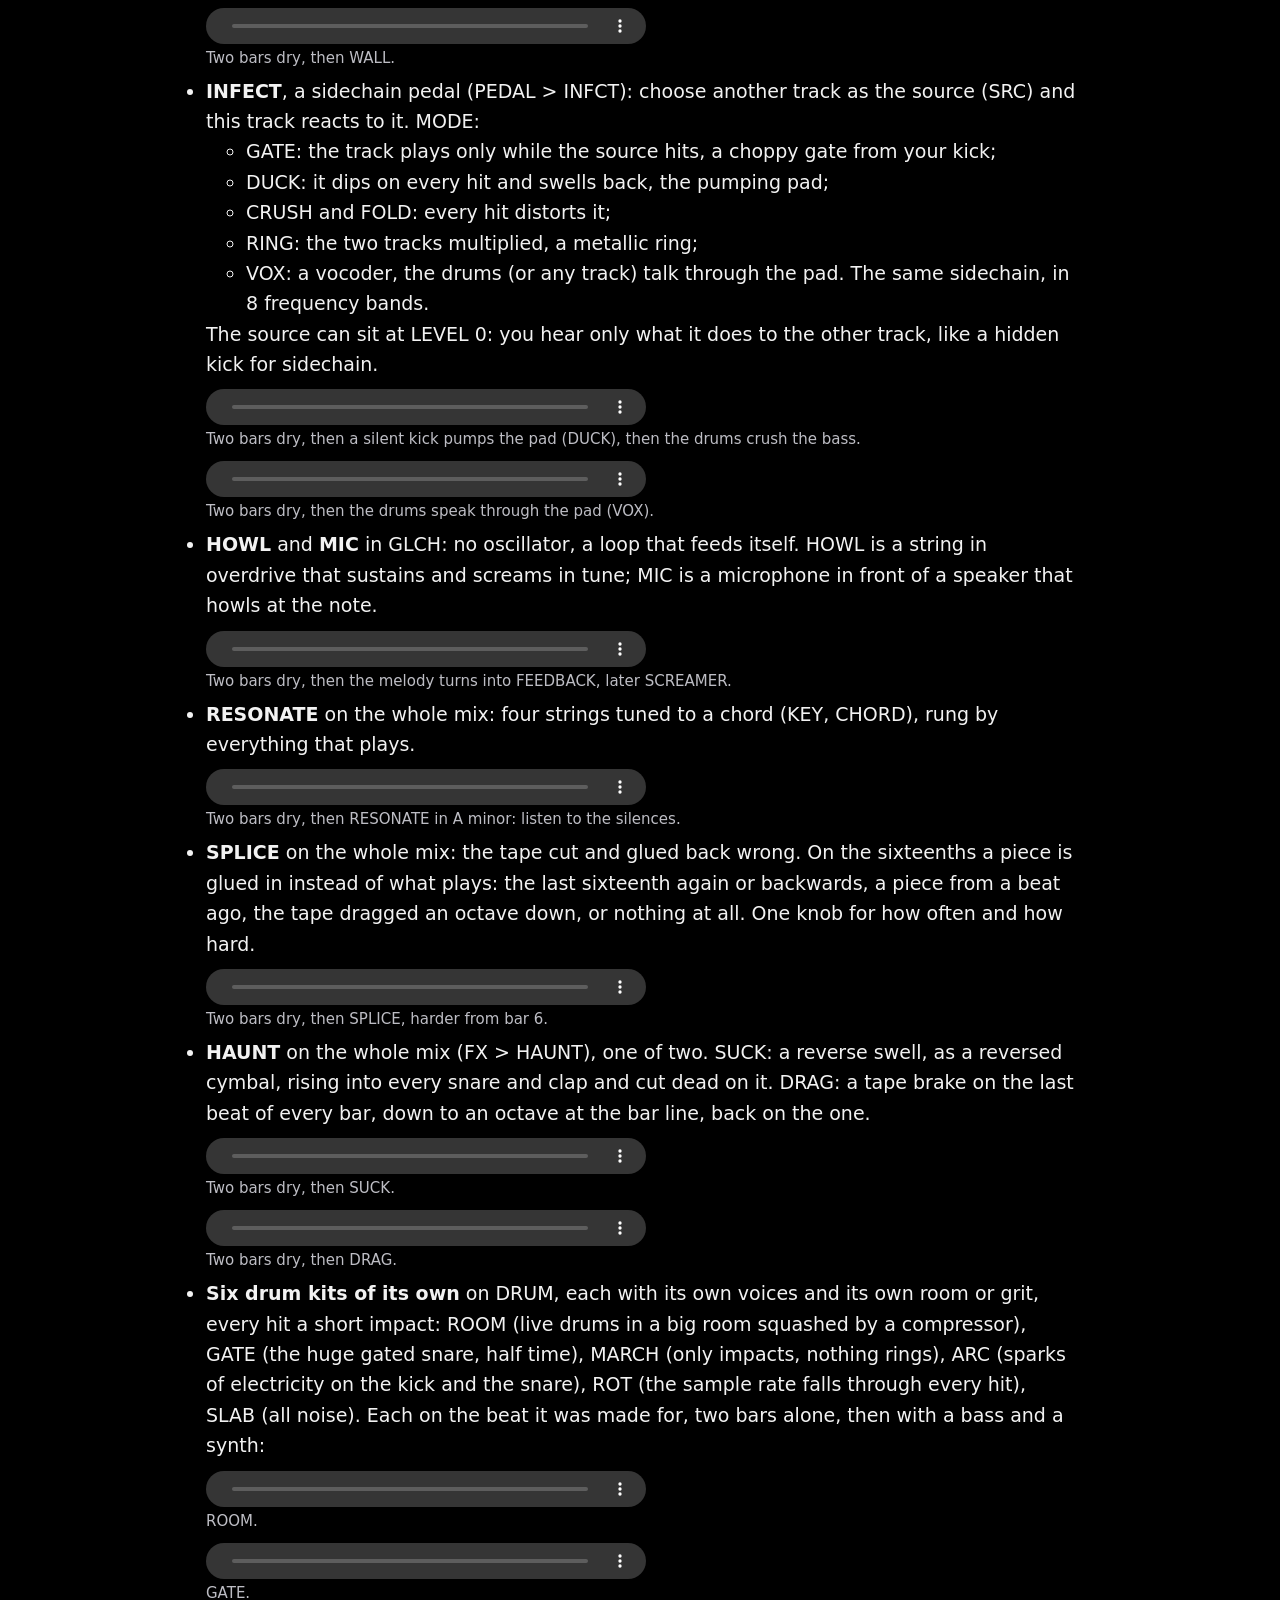
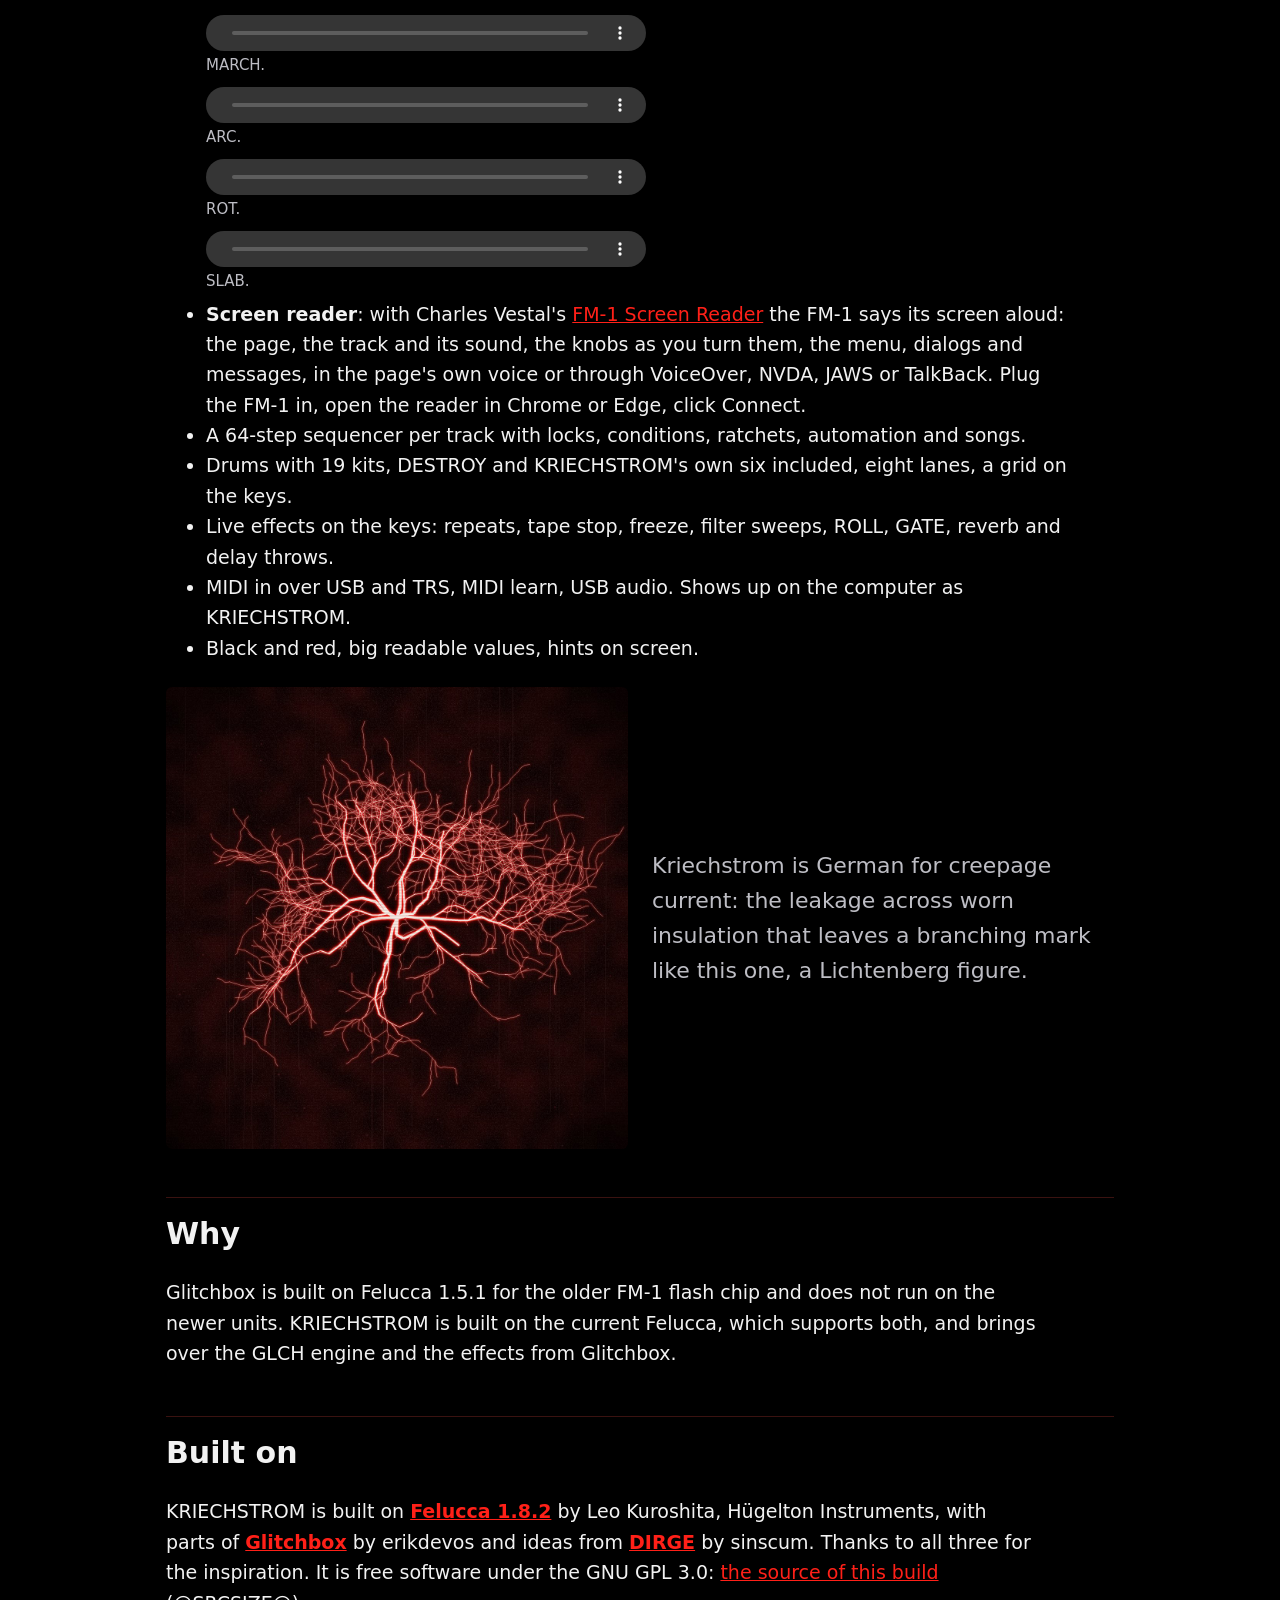
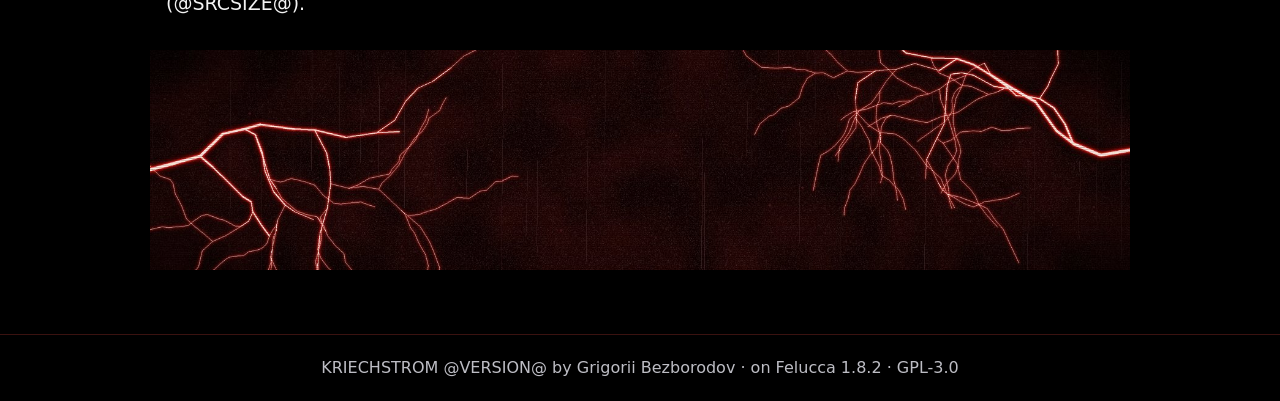
==== commit 24f7bed4: "0.5.1: HAUNT redone: SUCK a reverse noise swell into each snare, DRAG a tape brake on each bar's las" ====
--- a/site/index.html
+++ b/site/index.html
@@ -70,10 +70,9 @@
     of what plays: the last sixteenth again or backwards, a piece from a beat ago, the tape dragged an octave down, or
     nothing at all. One knob for how often and how hard.
     <audio controls preload="none" src="audio/splice.m4a"></audio><span class="demo">Two bars dry, then SPLICE, harder from bar 6.</span></li>
-  <li><b>HAUNT</b> on the whole mix (FX &gt; HAUNT), one of three at a time. PRINT: a dark, wobbling ghost of what plays
-    a beat later, heard before it, as on old tape. SUCK: a reversed reverb rising into every snare and clap. DRAG: the
-    tape slows over the last beat of every bar and is back on the one.
-    <audio controls preload="none" src="audio/print.m4a"></audio><span class="demo">Two bars dry, then PRINT.</span>
+  <li><b>HAUNT</b> on the whole mix (FX &gt; HAUNT), one of two. SUCK: a reverse swell, as a reversed cymbal, rising
+    into every snare and clap and cut dead on it. DRAG: a tape brake on the last beat of every bar, down to an octave at
+    the bar line, back on the one.
     <audio controls preload="none" src="audio/suck.m4a"></audio><span class="demo">Two bars dry, then SUCK.</span>
     <audio controls preload="none" src="audio/drag.m4a"></audio><span class="demo">Two bars dry, then DRAG.</span></li>
   <li><b>Six drum kits of its own</b> on DRUM, each with its own voices and its own room or grit, every hit a short
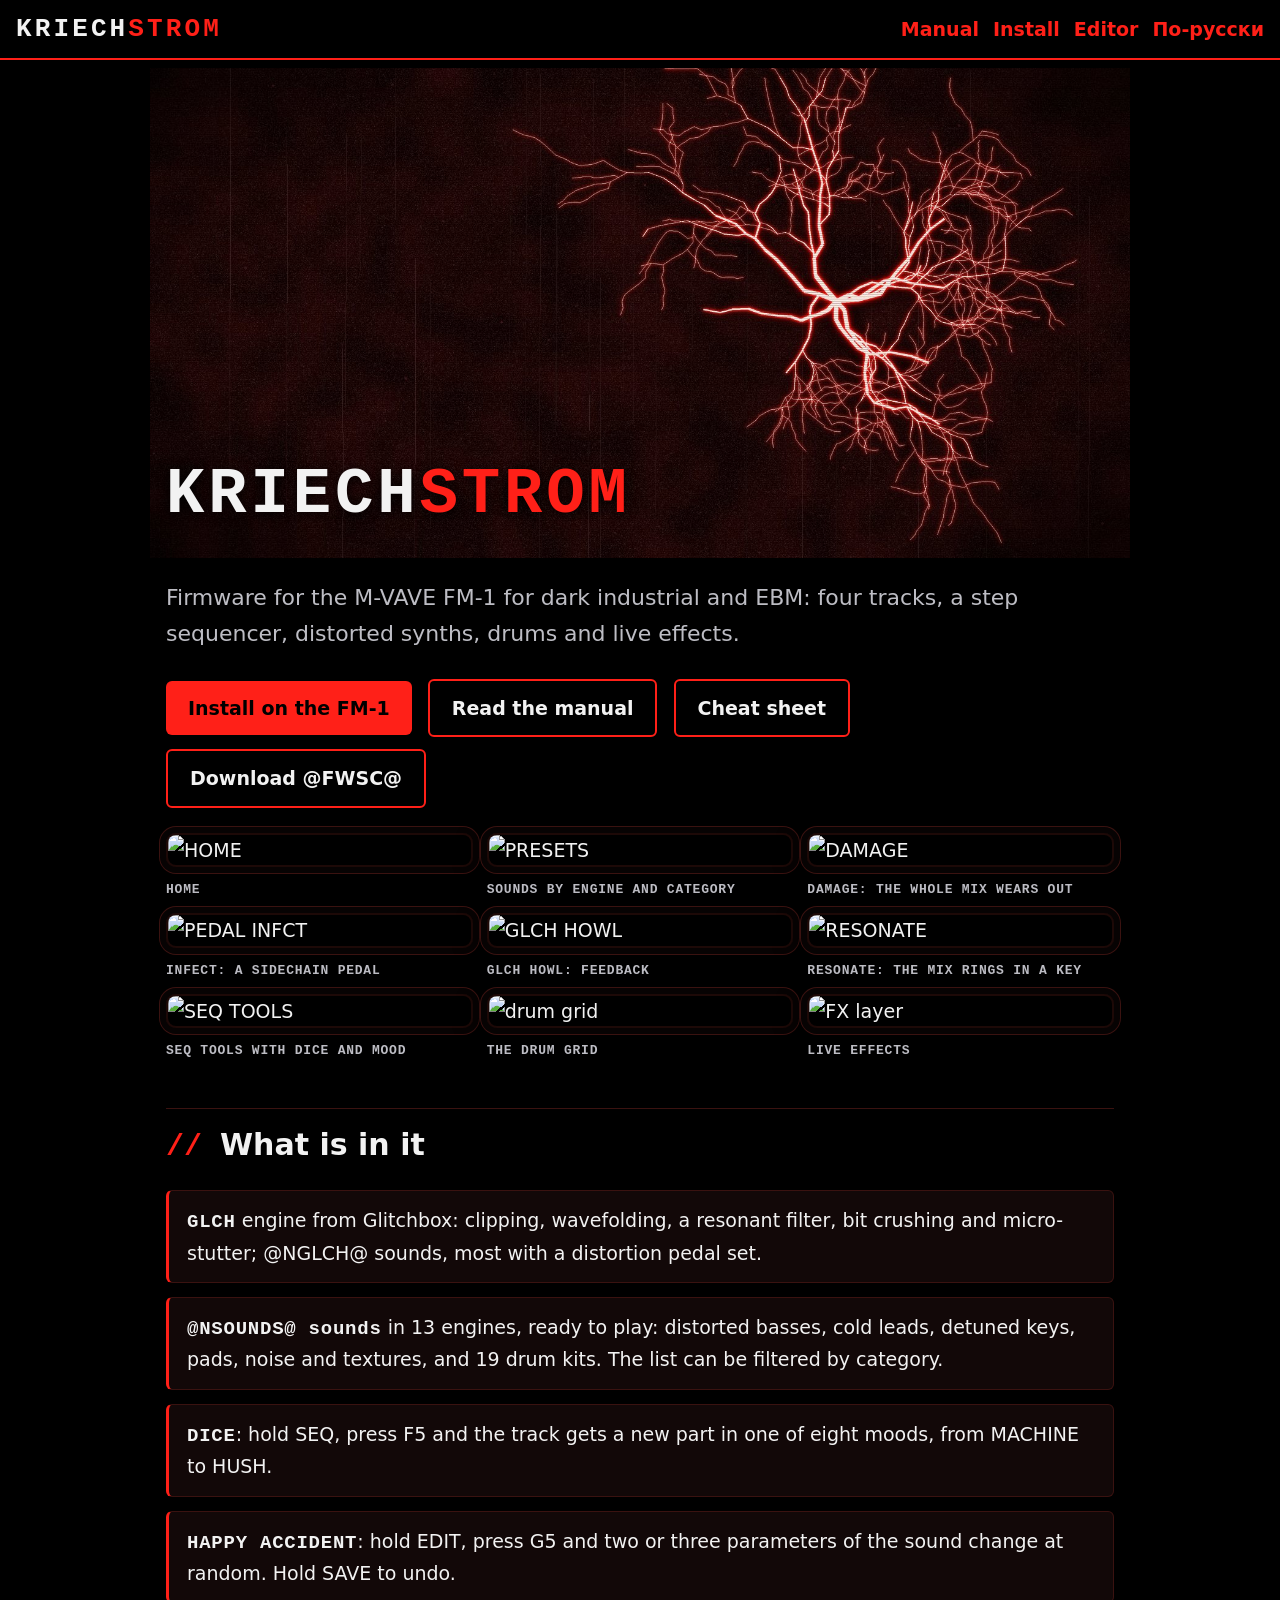
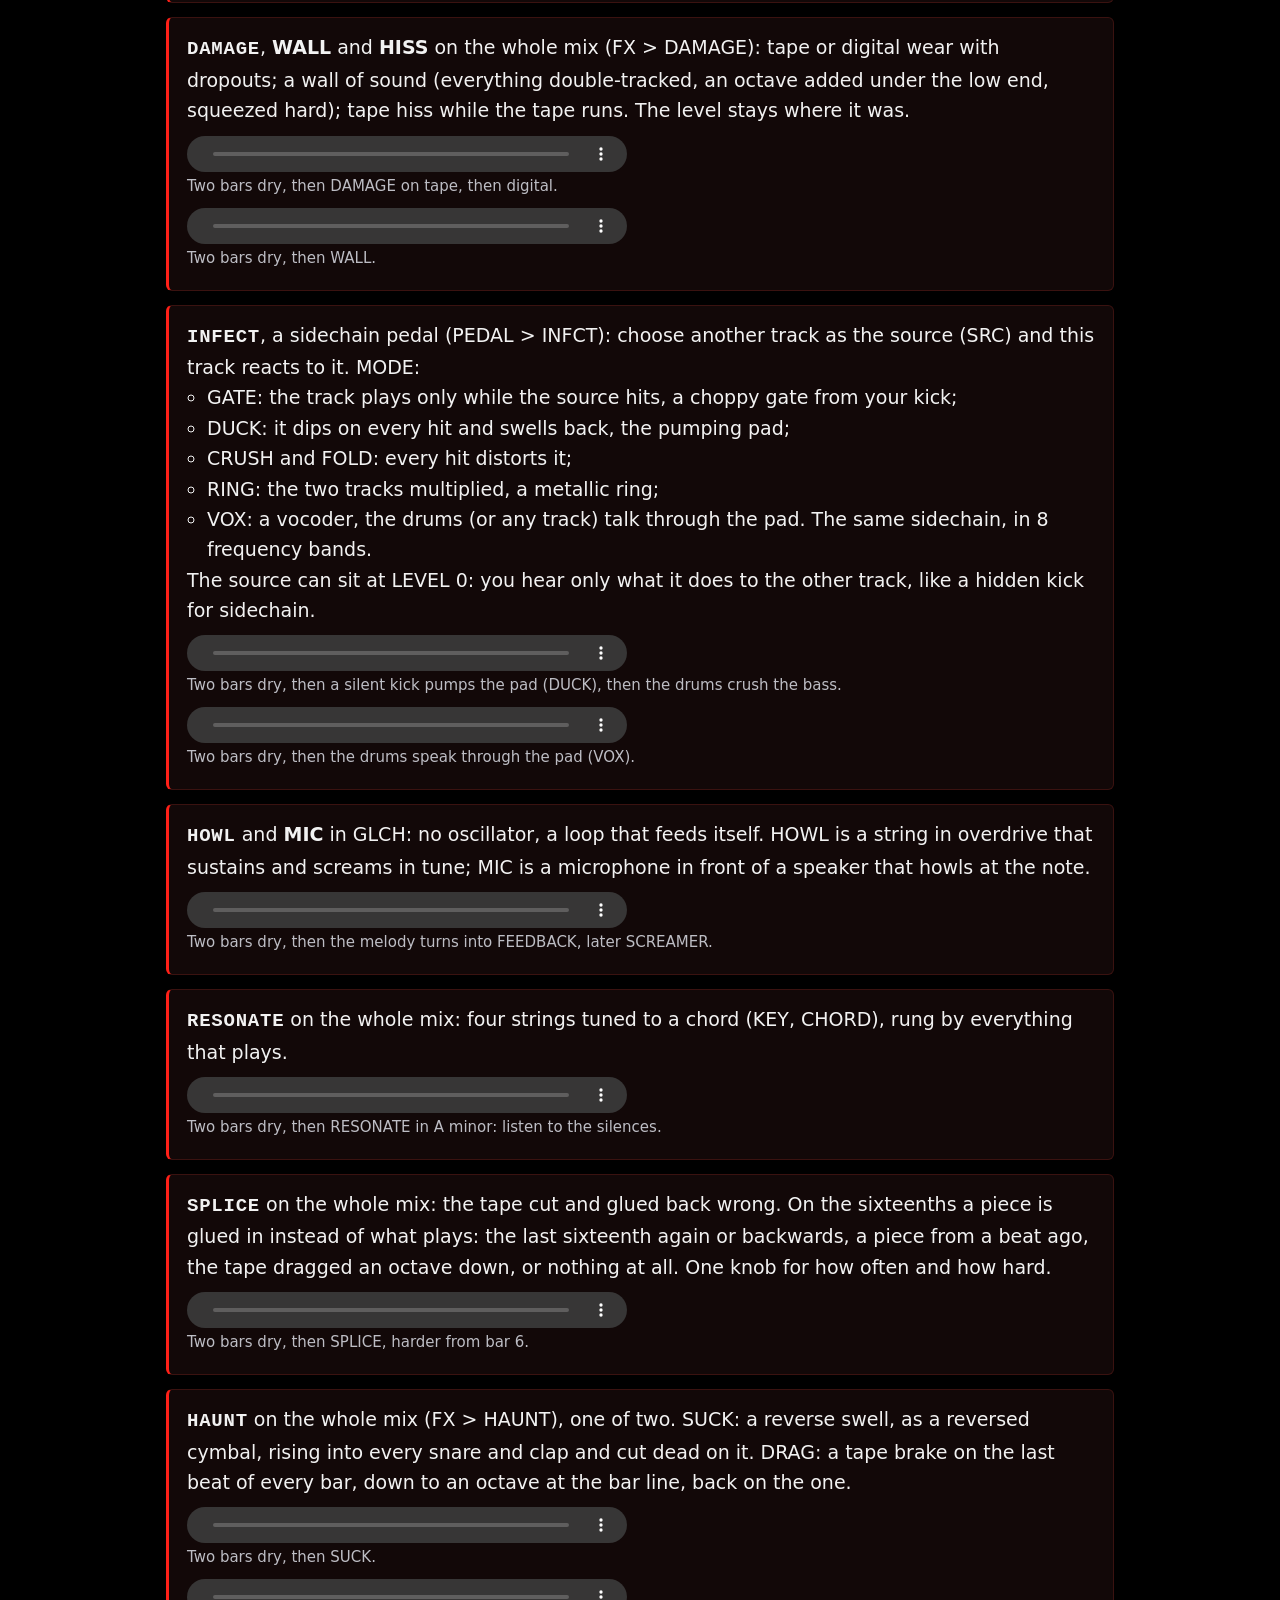
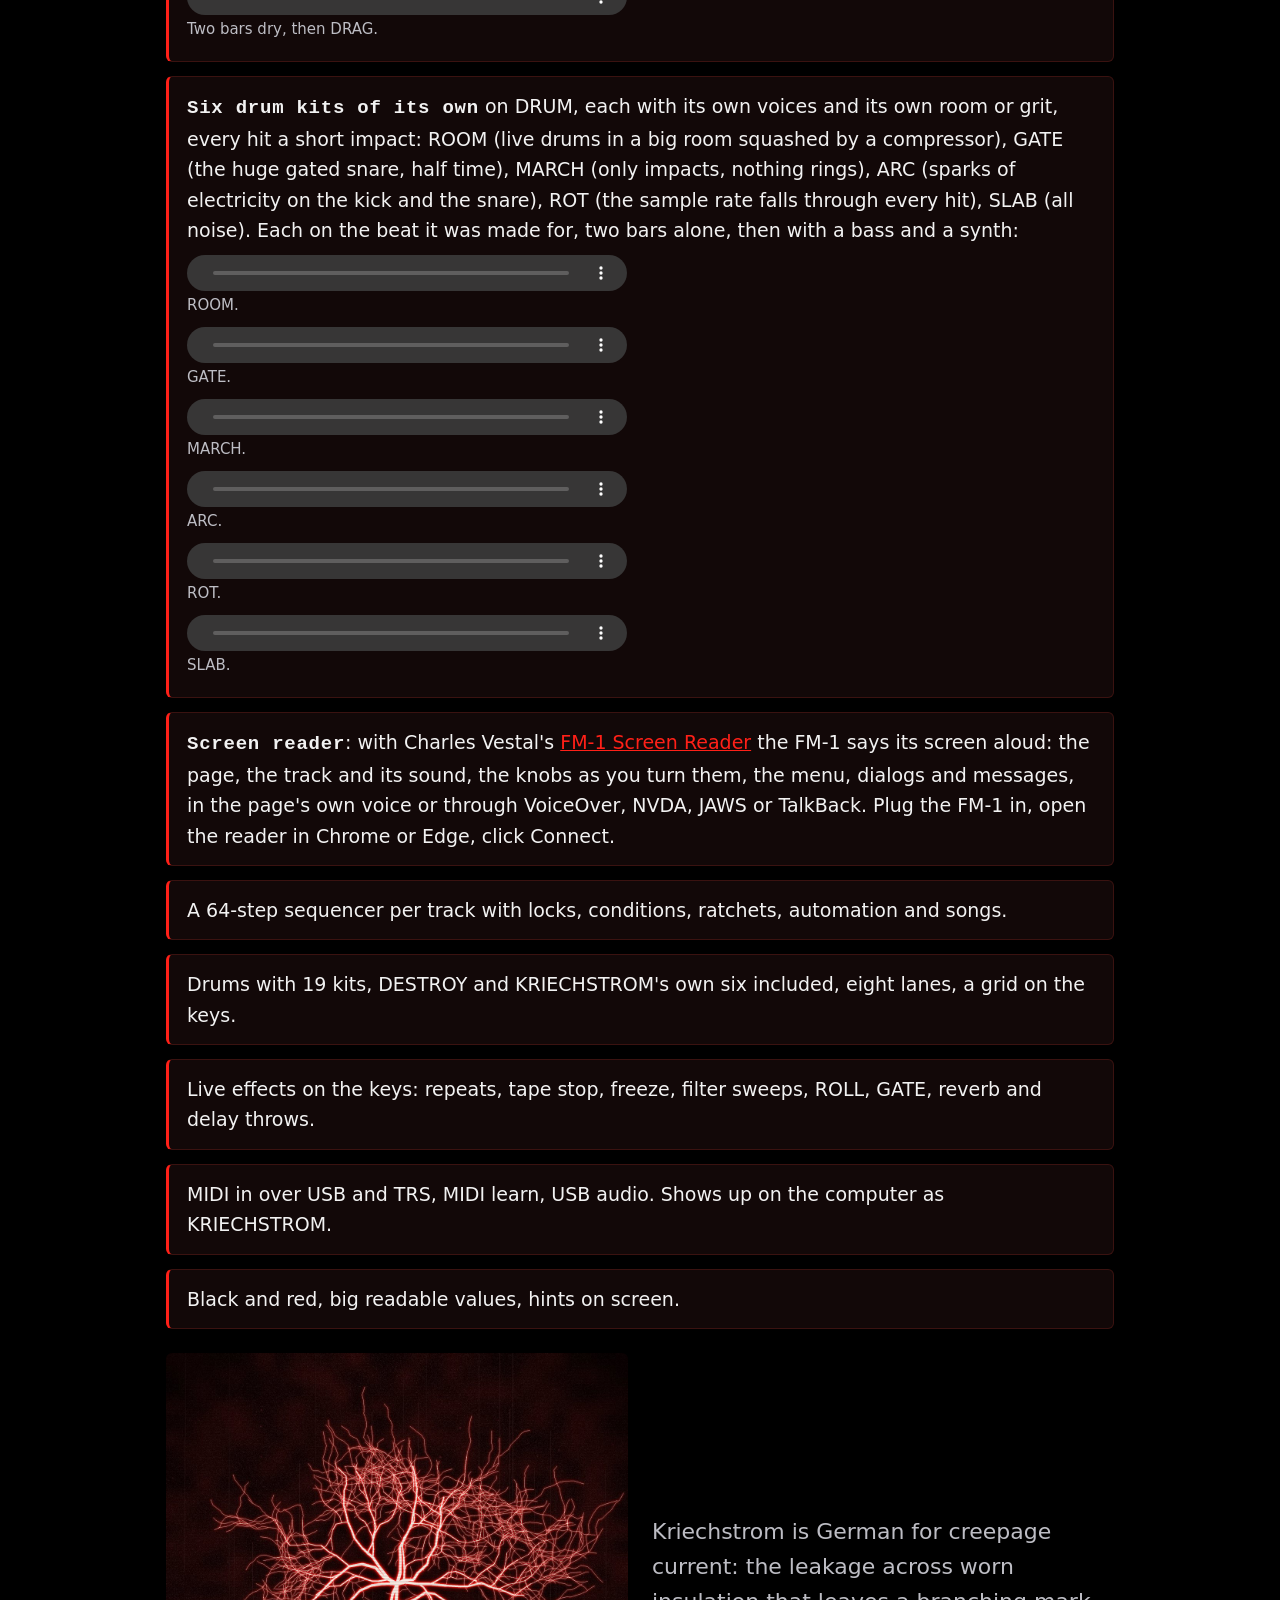
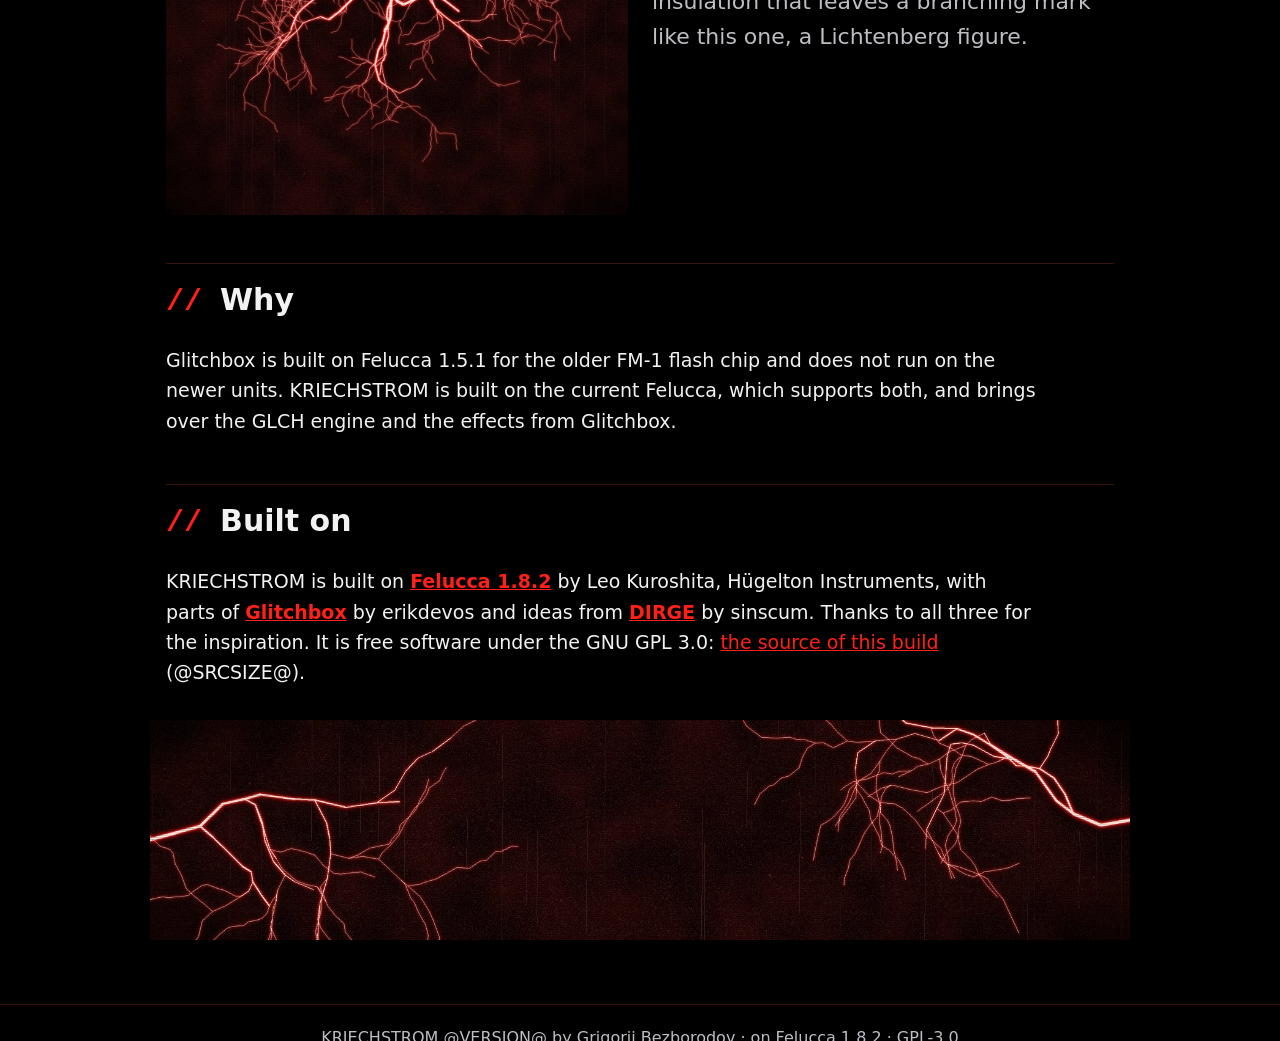
==== commit 47dcf1dc: "Site: a demo player with the waveform by bars, its parts and a live scope; feature cards, framed scr" ====
--- a/site/index.html
+++ b/site/index.html
@@ -9,6 +9,7 @@
 <link rel="apple-touch-icon" href="art/icon-180.png">
 <meta name="description" content="KRIECHSTROM: dark industrial and EBM firmware for the M-VAVE FM-1.">
 <link rel="stylesheet" href="style.css">
+<script src="krst.js" defer></script>
 </head>
 <body>
 <header class="top">
@@ -39,7 +40,7 @@
 </div>
 
 <h2>What is in it</h2>
-<ul>
+<ul class="feats">
   <li><b>GLCH</b> engine from Glitchbox: clipping, wavefolding, a resonant filter, bit crushing and micro-stutter; @NGLCH@ sounds, most with a distortion pedal set.</li>
   <li><b>@NSOUNDS@ sounds</b> in 13 engines, ready to play: distorted basses, cold leads, detuned keys, pads, noise and textures, and 19 drum kits. The list can be filtered by category.</li>
   <li><b>DICE</b>: hold SEQ, press F5 and the track gets a new part in one of eight moods, from MACHINE to HUSH.</li>
--- a/site/style.css
+++ b/site/style.css
@@ -96,3 +96,90 @@
 .split img { width: 100%; height: auto; border-radius: 6px; }
 .band { display: block; width: calc(100% + 32px); margin: 32px -16px 0; height: auto; }
 @media (max-width: 700px) { .split { grid-template-columns: 1fr; } }
+
+/* the demo player (krst.js) */
+.kp {
+  display: flex;
+  gap: 12px;
+  align-items: stretch;
+  max-width: 640px;
+  margin: 12px 0 4px;
+  padding: 10px;
+  background: linear-gradient(180deg, #0d0505, #050202);
+  border: 1px solid var(--line);
+  border-radius: 8px;
+  transition: border-color 0.2s, box-shadow 0.2s;
+}
+.kp.on { border-color: var(--red-dim); box-shadow: 0 0 24px rgba(255, 32, 24, 0.18); }
+.kp-play {
+  flex: 0 0 56px;
+  border: 2px solid var(--red);
+  border-radius: 6px;
+  background: transparent;
+  color: var(--red);
+  cursor: pointer;
+  display: grid;
+  place-items: center;
+  padding: 0;
+}
+.kp-play svg { width: 26px; height: 26px; fill: currentColor; }
+.kp-play .i-pause, .kp.on .kp-play .i-play { display: none; }
+.kp.on .kp-play .i-pause { display: inline; }
+.kp-play:hover, .kp.on .kp-play { background: var(--red); color: #000; }
+.kp-play:focus-visible { outline: 3px solid #fff; outline-offset: 2px; }
+.kp-body { flex: 1; min-width: 0; }
+.kp-head {
+  display: flex;
+  gap: 10px;
+  align-items: baseline;
+  font: 700 14px/1.2 "IBM Plex Mono", ui-monospace, monospace;
+  letter-spacing: 0.08em;
+  margin-bottom: 6px;
+}
+.kp-name { color: var(--text); }
+.kp-part { color: var(--mid); }
+.kp-part.fx { color: var(--red); }
+.kp-bar { margin-left: auto; color: var(--mid); font-variant-numeric: tabular-nums; }
+.kp canvas { display: block; width: 100%; height: 118px; cursor: pointer; touch-action: none; }
+.kp + .demo { margin-top: 2px; }
+
+/* the feature list on the landing pages */
+ul.feats { list-style: none; padding: 0; }
+ul.feats > li {
+  max-width: none;
+  margin: 0 0 14px;
+  padding: 14px 18px;
+  background: var(--surf);
+  border: 1px solid var(--line);
+  border-left: 3px solid var(--red);
+  border-radius: 6px;
+}
+ul.feats > li > b:first-child { font-family: "IBM Plex Mono", ui-monospace, monospace; letter-spacing: 0.04em; }
+ul.feats ul { padding-left: 20px; }
+
+/* the screens, as screens */
+.shots figure img {
+  border: 2px solid #1d0907;
+  border-radius: 10px;
+  box-shadow: 0 0 0 6px #070303, 0 0 0 7px var(--line), 0 10px 30px rgba(0, 0, 0, 0.8);
+  transition: box-shadow 0.25s, transform 0.25s;
+}
+.shots figure:hover img {
+  box-shadow: 0 0 0 6px #070303, 0 0 0 7px var(--red-dim), 0 0 34px rgba(255, 32, 24, 0.3);
+  transform: translateY(-2px);
+}
+.shots figcaption {
+  font: 600 13px/1.4 "IBM Plex Mono", ui-monospace, monospace;
+  letter-spacing: 0.06em;
+  text-transform: uppercase;
+  margin-top: 14px;
+}
+h2::before { content: "// "; color: var(--red); font-family: "IBM Plex Mono", ui-monospace, monospace; }
+header.top { position: sticky; top: 0; z-index: 5; background: rgba(0, 0, 0, 0.88); backdrop-filter: blur(6px); }
+@media (max-width: 600px) {
+  .kp { padding: 8px; gap: 8px; }
+  .kp-play { flex-basis: 44px; }
+  .kp canvas { height: 104px; }
+  ul.feats > li { padding: 12px 12px; }
+  header.top { position: static; }
+}
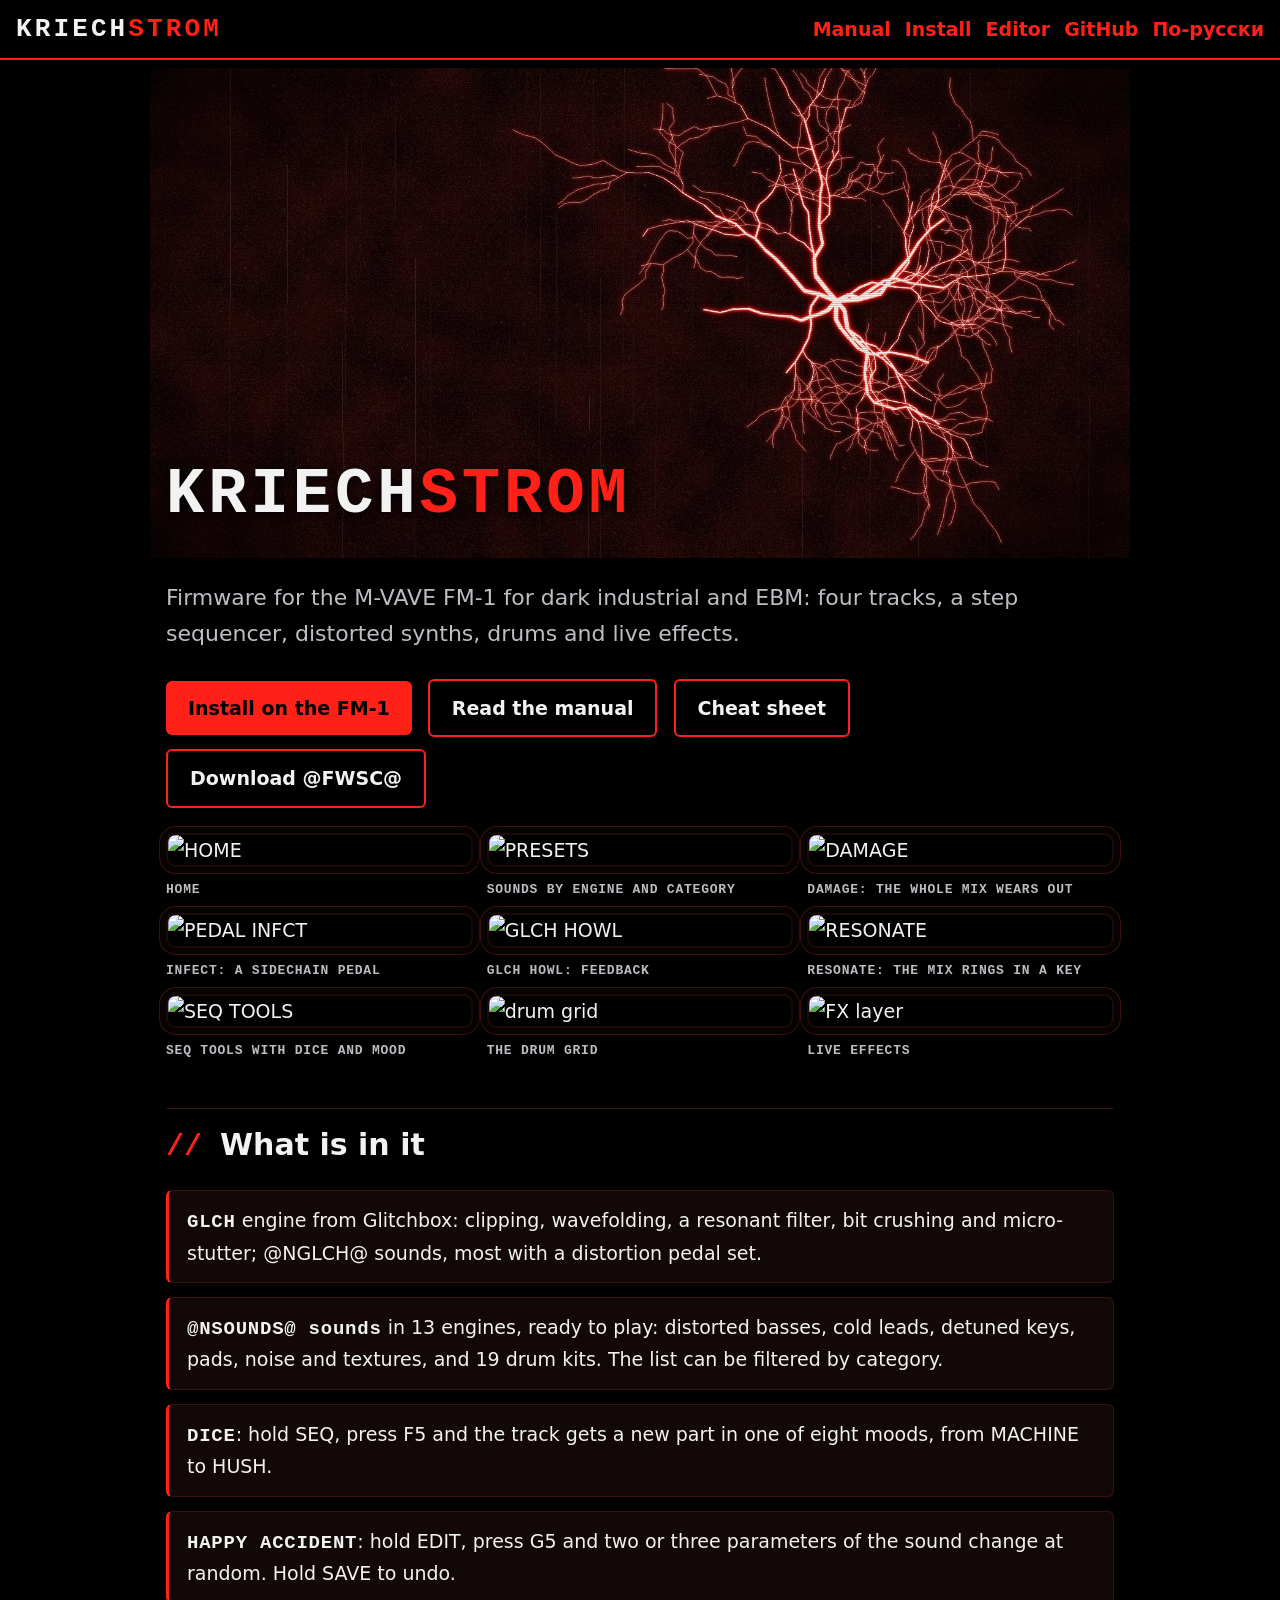
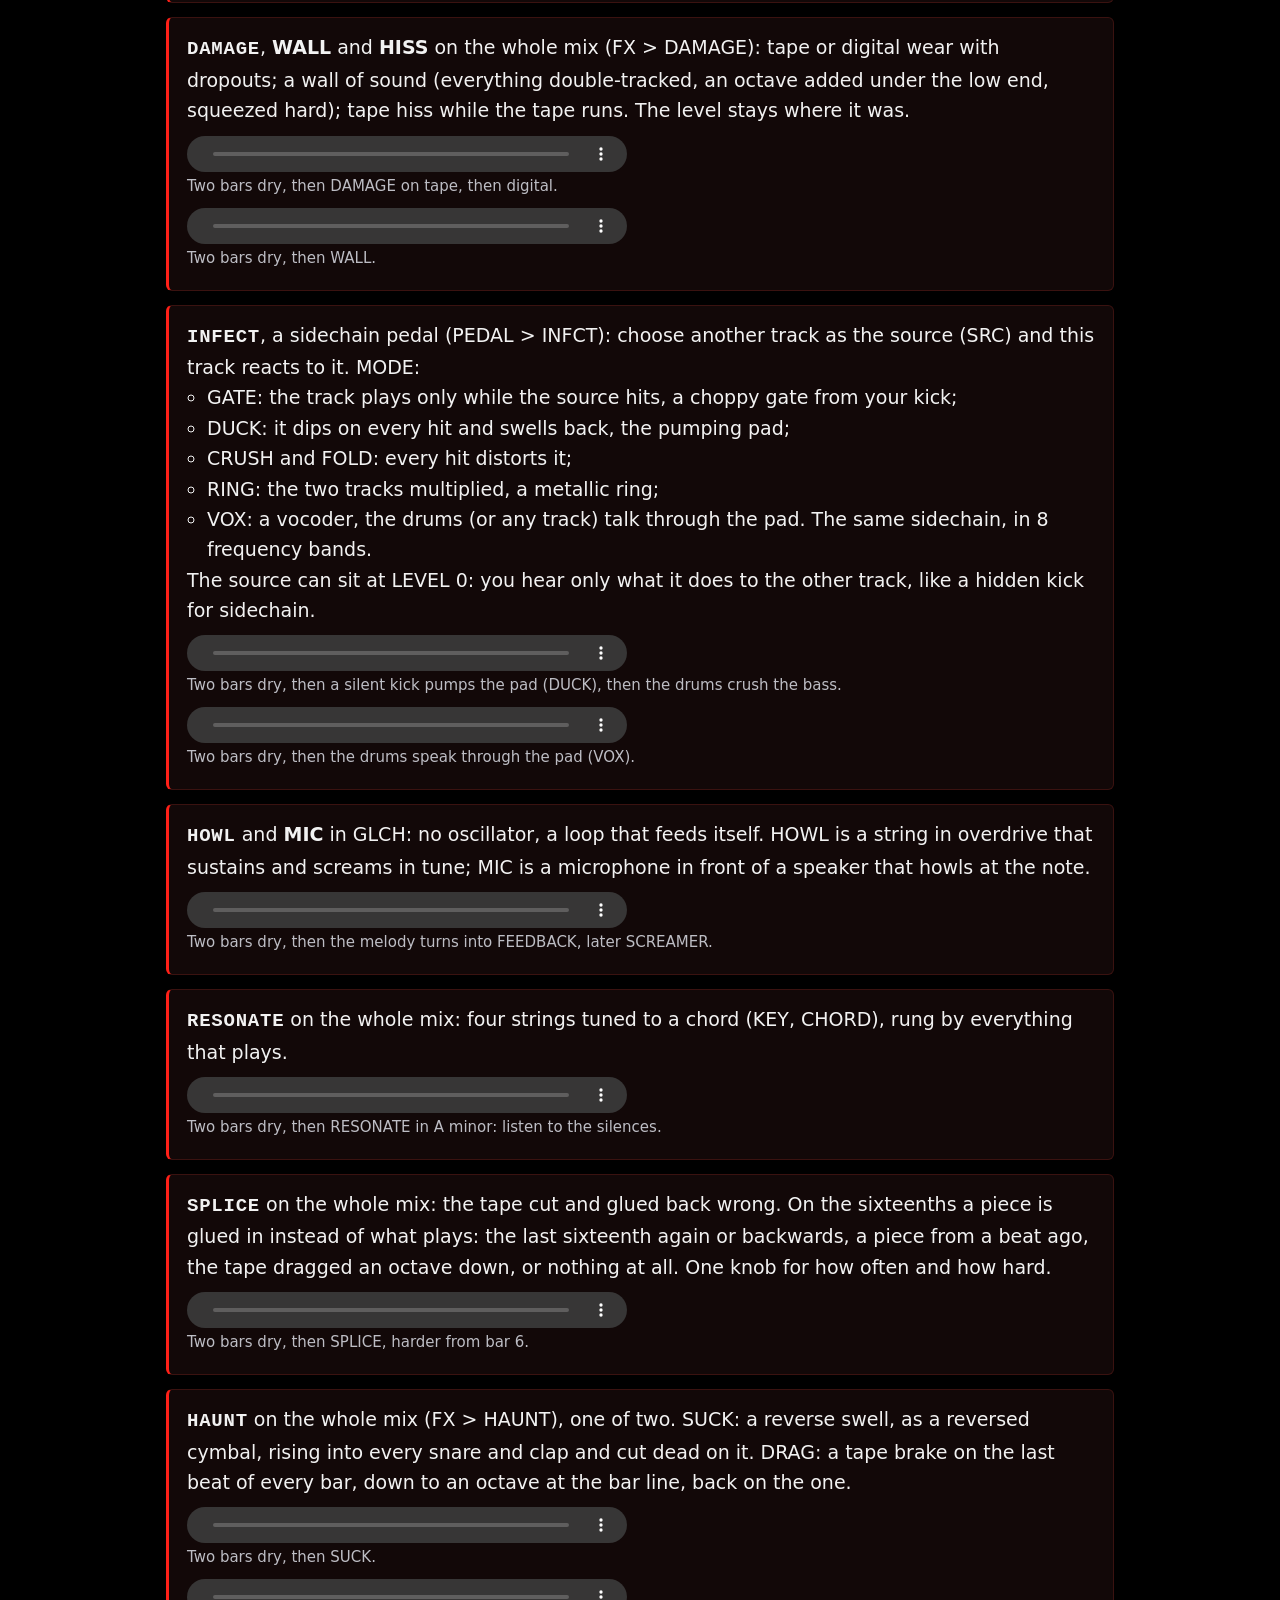
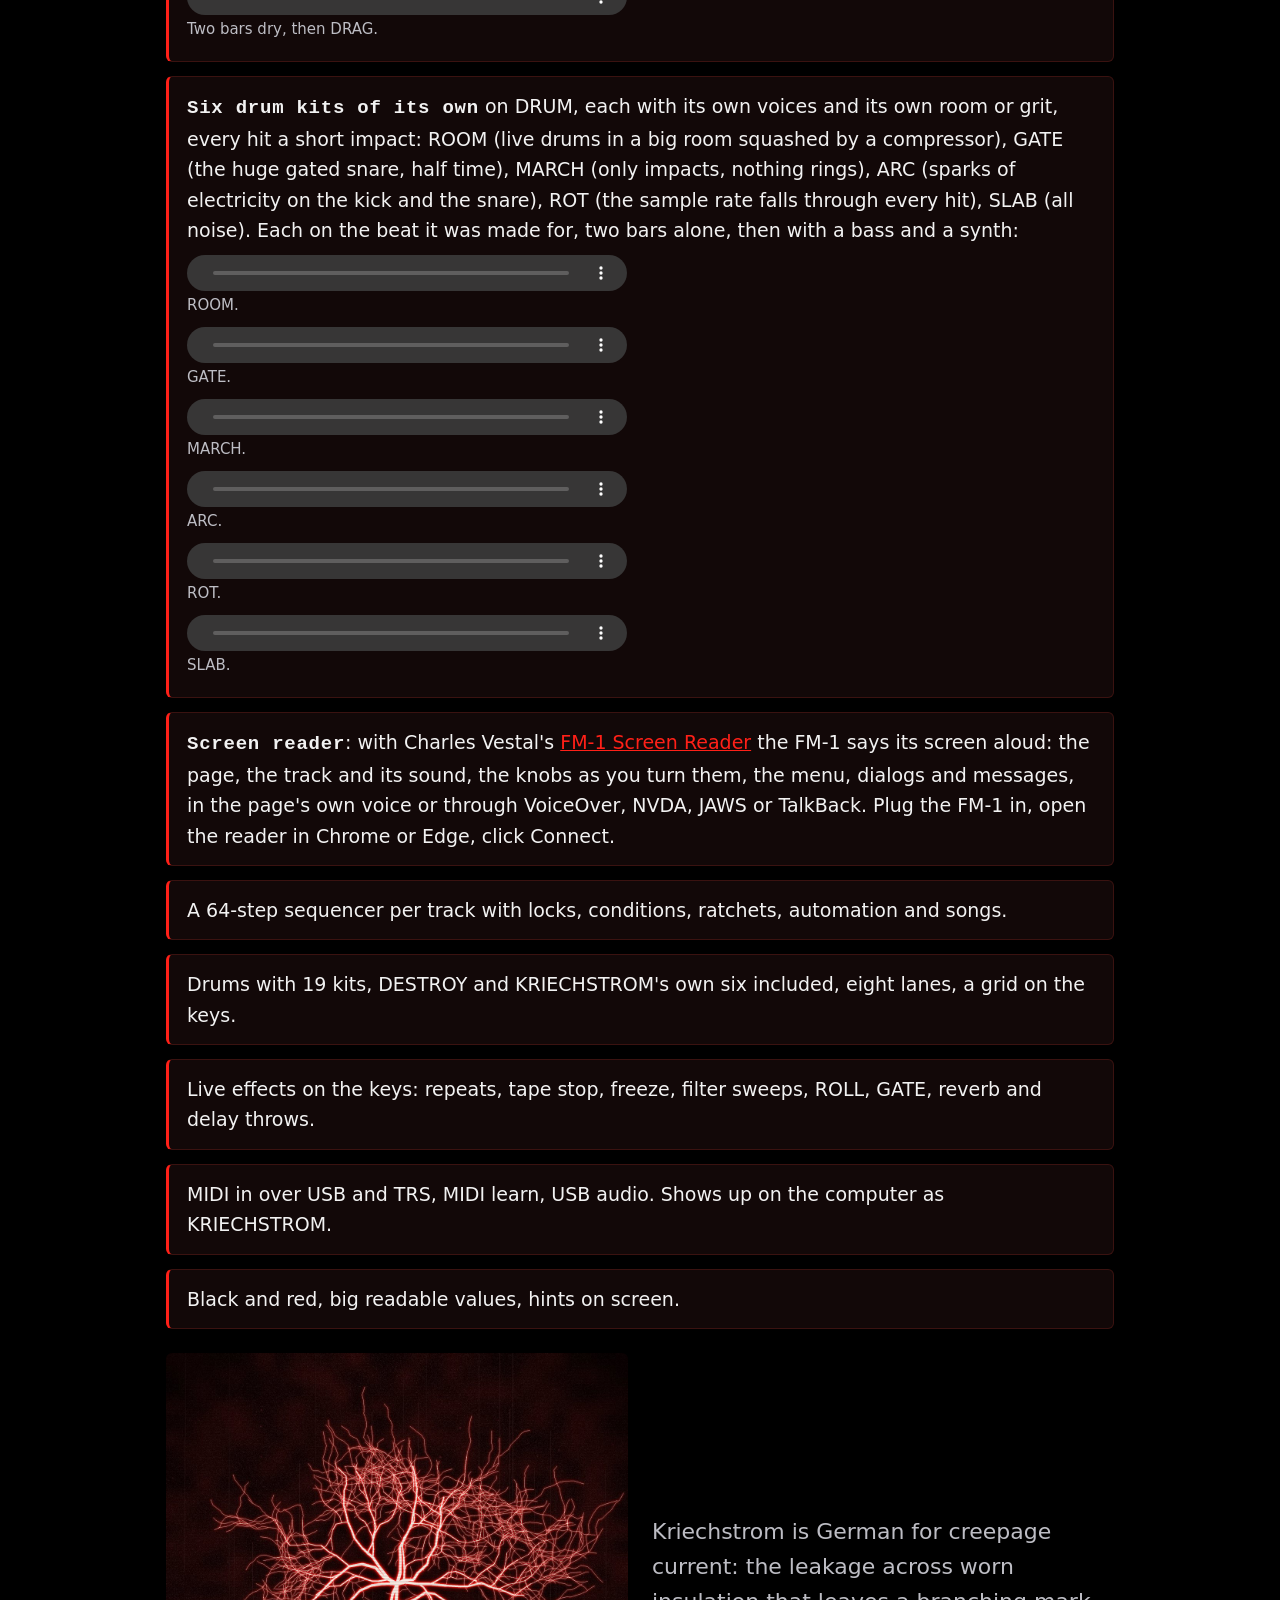
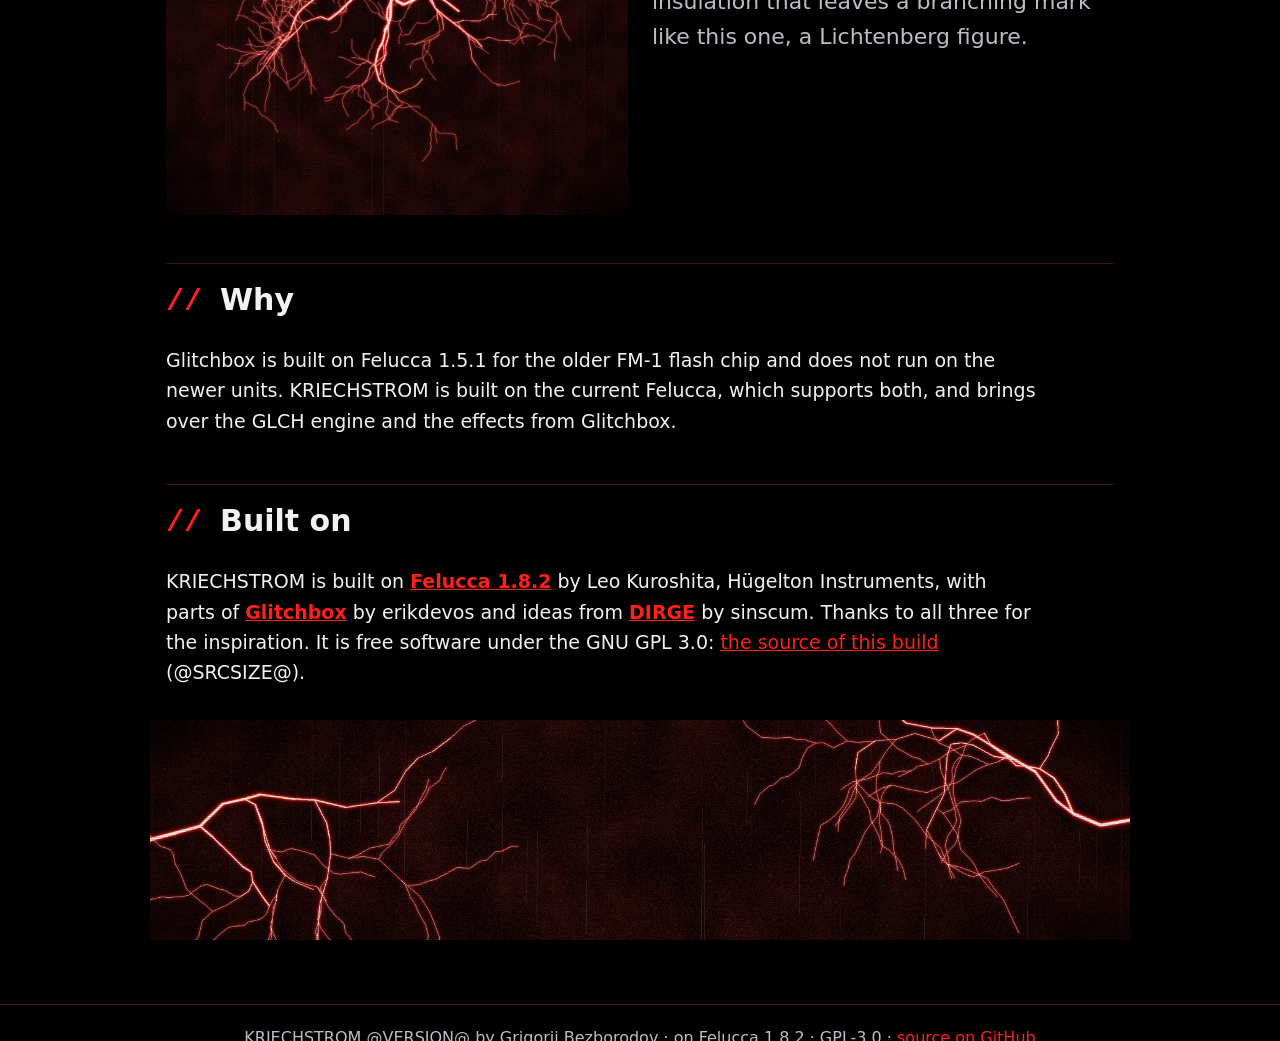
==== commit 46c2780e: "Site: a link to the repository in the header and the footer" ====
--- a/site/index.html
+++ b/site/index.html
@@ -14,7 +14,7 @@
 <body>
 <header class="top">
   <a class="logo" href="index.html">KRIECH<b>STROM</b></a>
-  <nav><a href="manual/en.html">Manual</a><a href="webapp/installer/">Install</a><a href="webapp/editor/">Editor</a><a href="ru.html">По-русски</a></nav>
+  <nav><a href="manual/en.html">Manual</a><a href="webapp/installer/">Install</a><a href="webapp/editor/">Editor</a><a href="https://github.com/Xforsa/kriechstrom">GitHub</a><a href="ru.html">По-русски</a></nav>
 </header>
 <main>
 <div class="hero"><img src="art/hero.jpg" alt="" width="1600" height="800"><h1>KRIECH<span class="red">STROM</span></h1></div>
@@ -111,6 +111,6 @@
 <a href="src/@SRC@">the source of this build</a> (@SRCSIZE@).</p>
 <img class="band" src="art/band.jpg" alt="" width="1600" height="360">
 </main>
-<footer>KRIECHSTROM @VERSION@ by Grigorii Bezborodov · on Felucca 1.8.2 · GPL-3.0</footer>
+<footer>KRIECHSTROM @VERSION@ by Grigorii Bezborodov · on Felucca 1.8.2 · GPL-3.0 · <a href="https://github.com/Xforsa/kriechstrom">source on GitHub</a></footer>
 </body>
 </html>
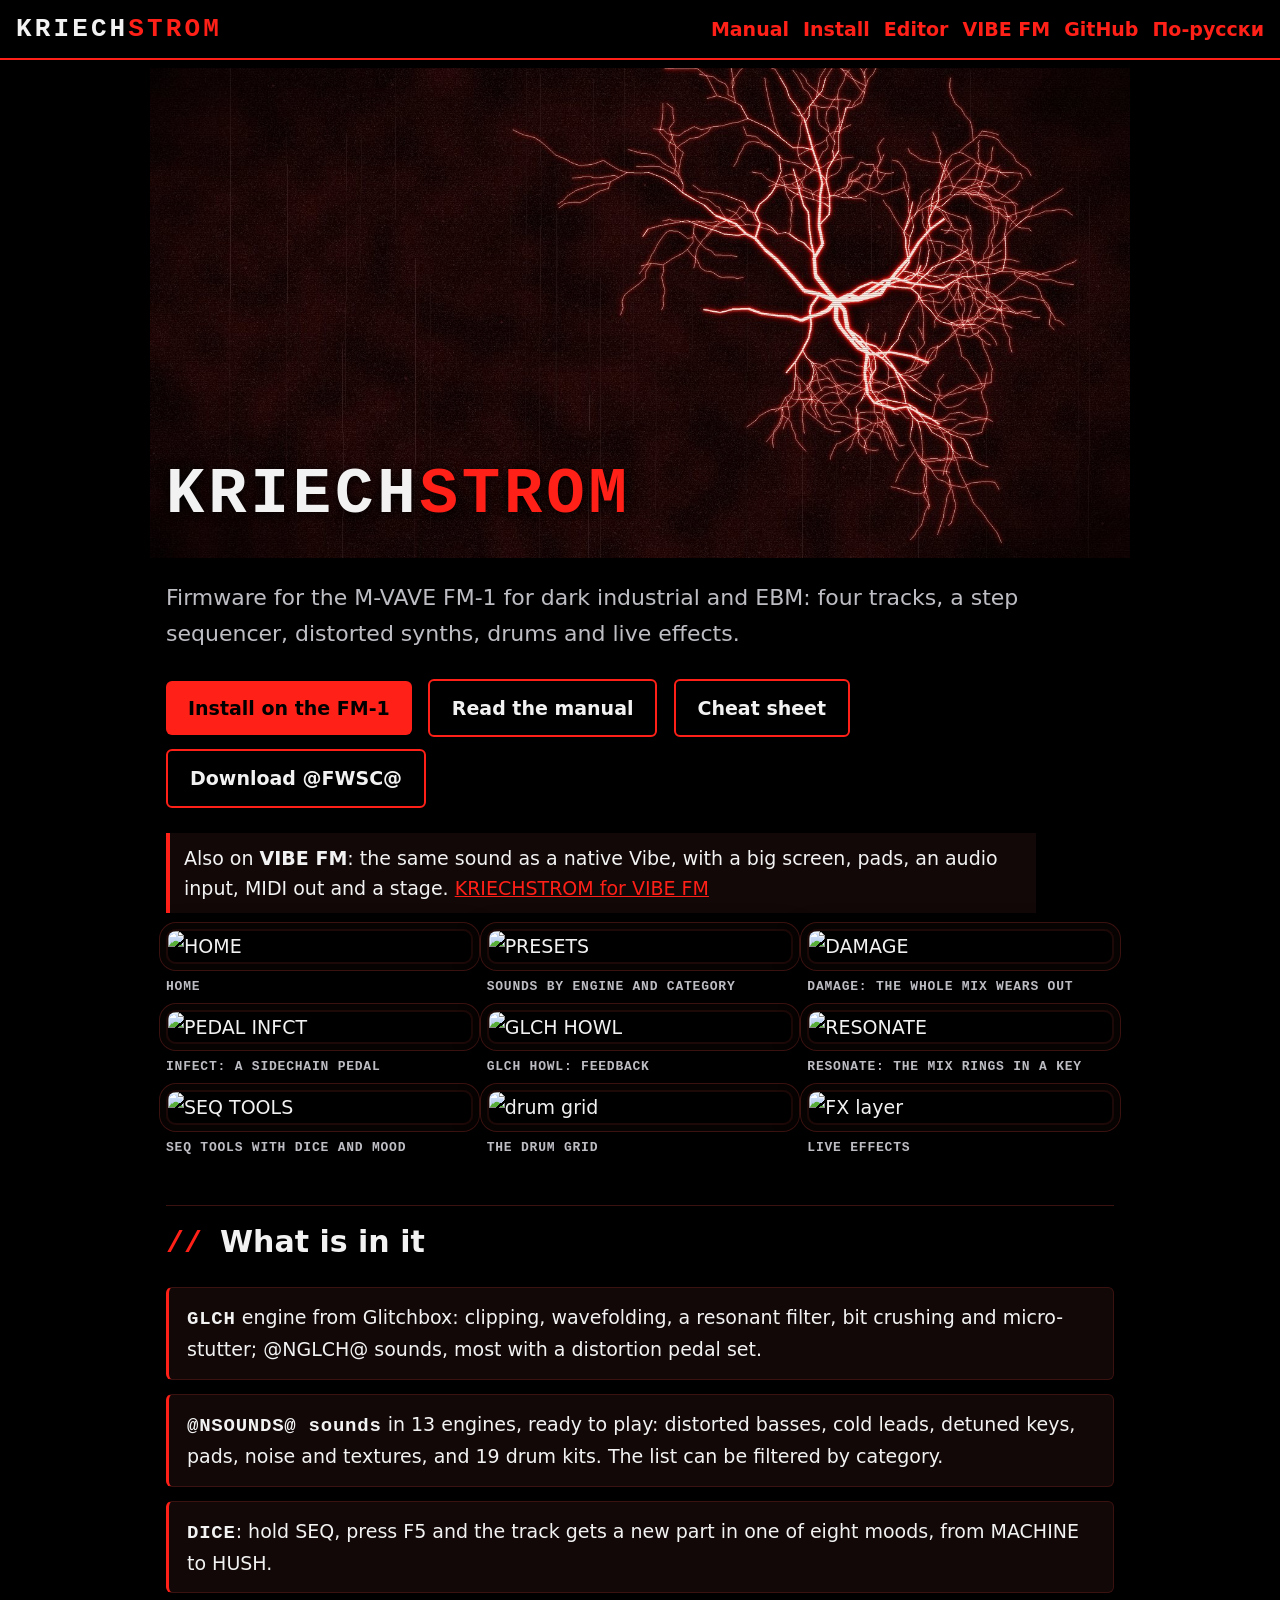
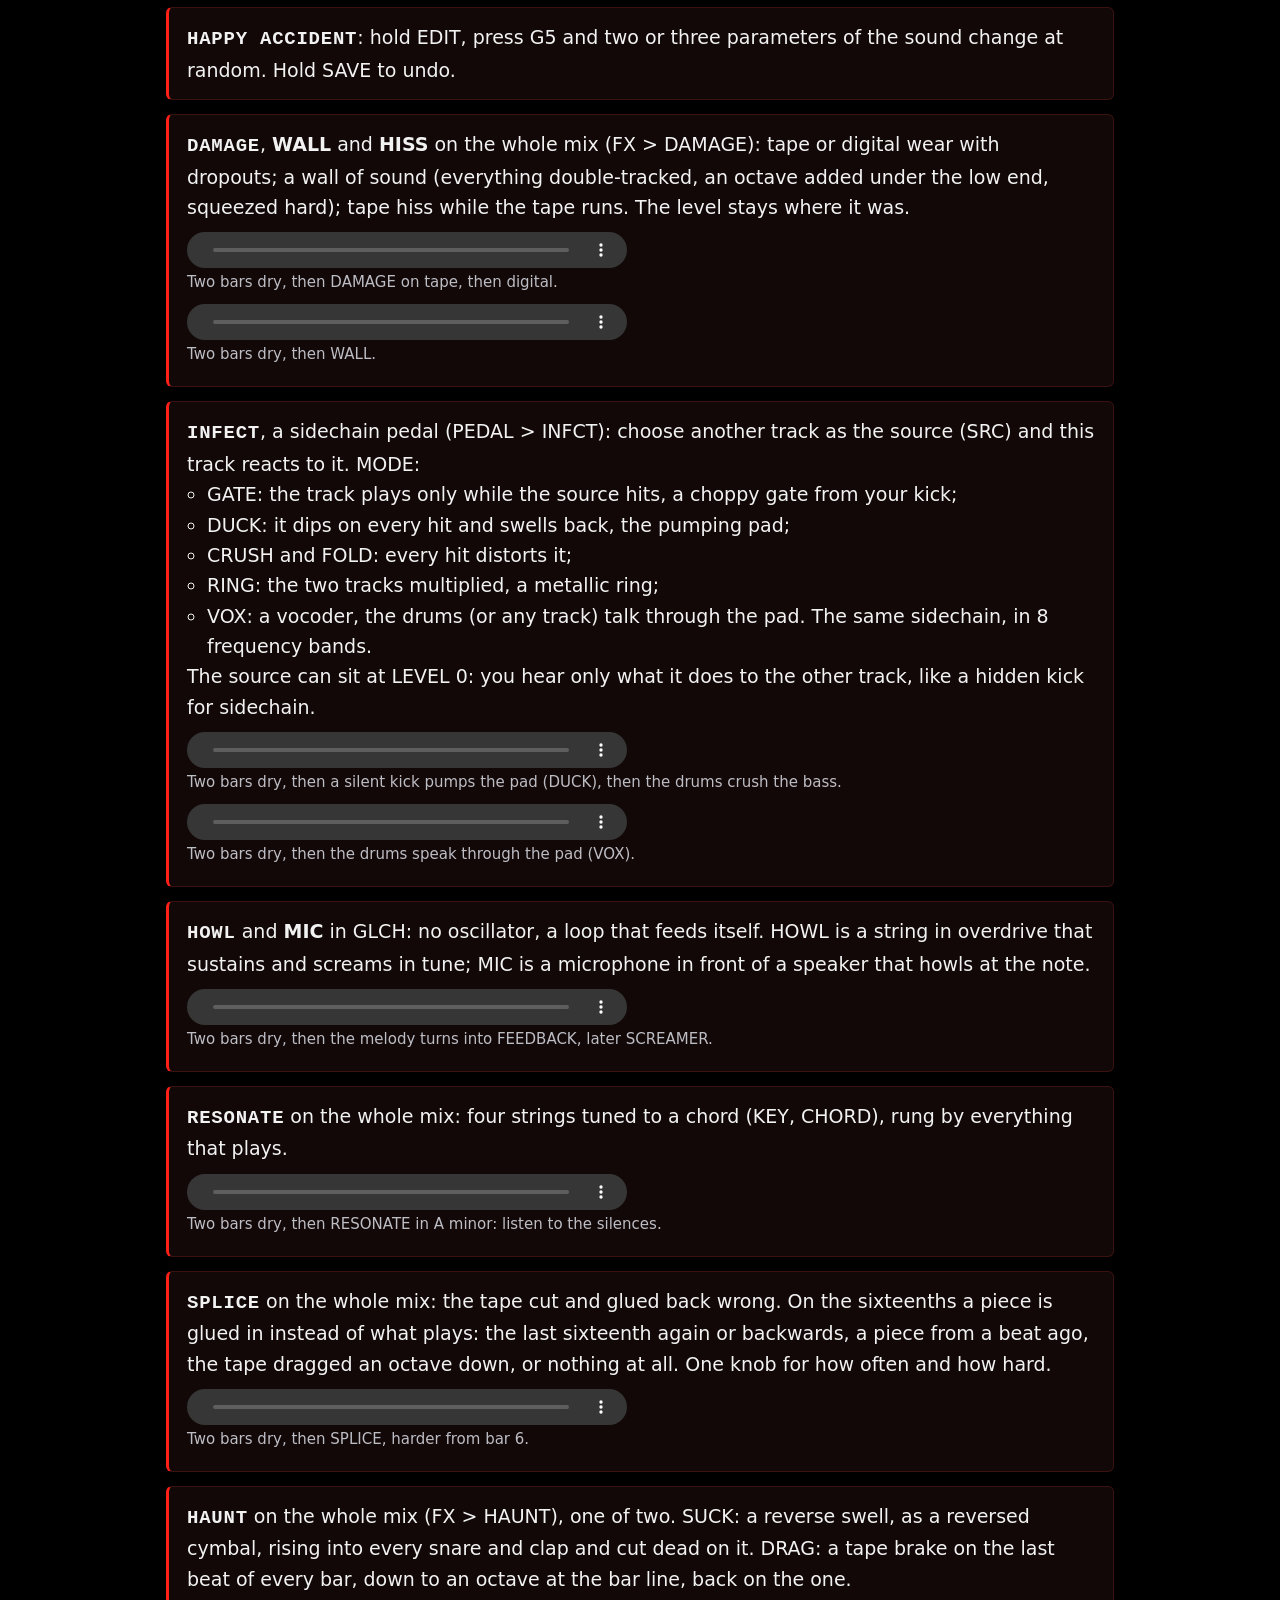
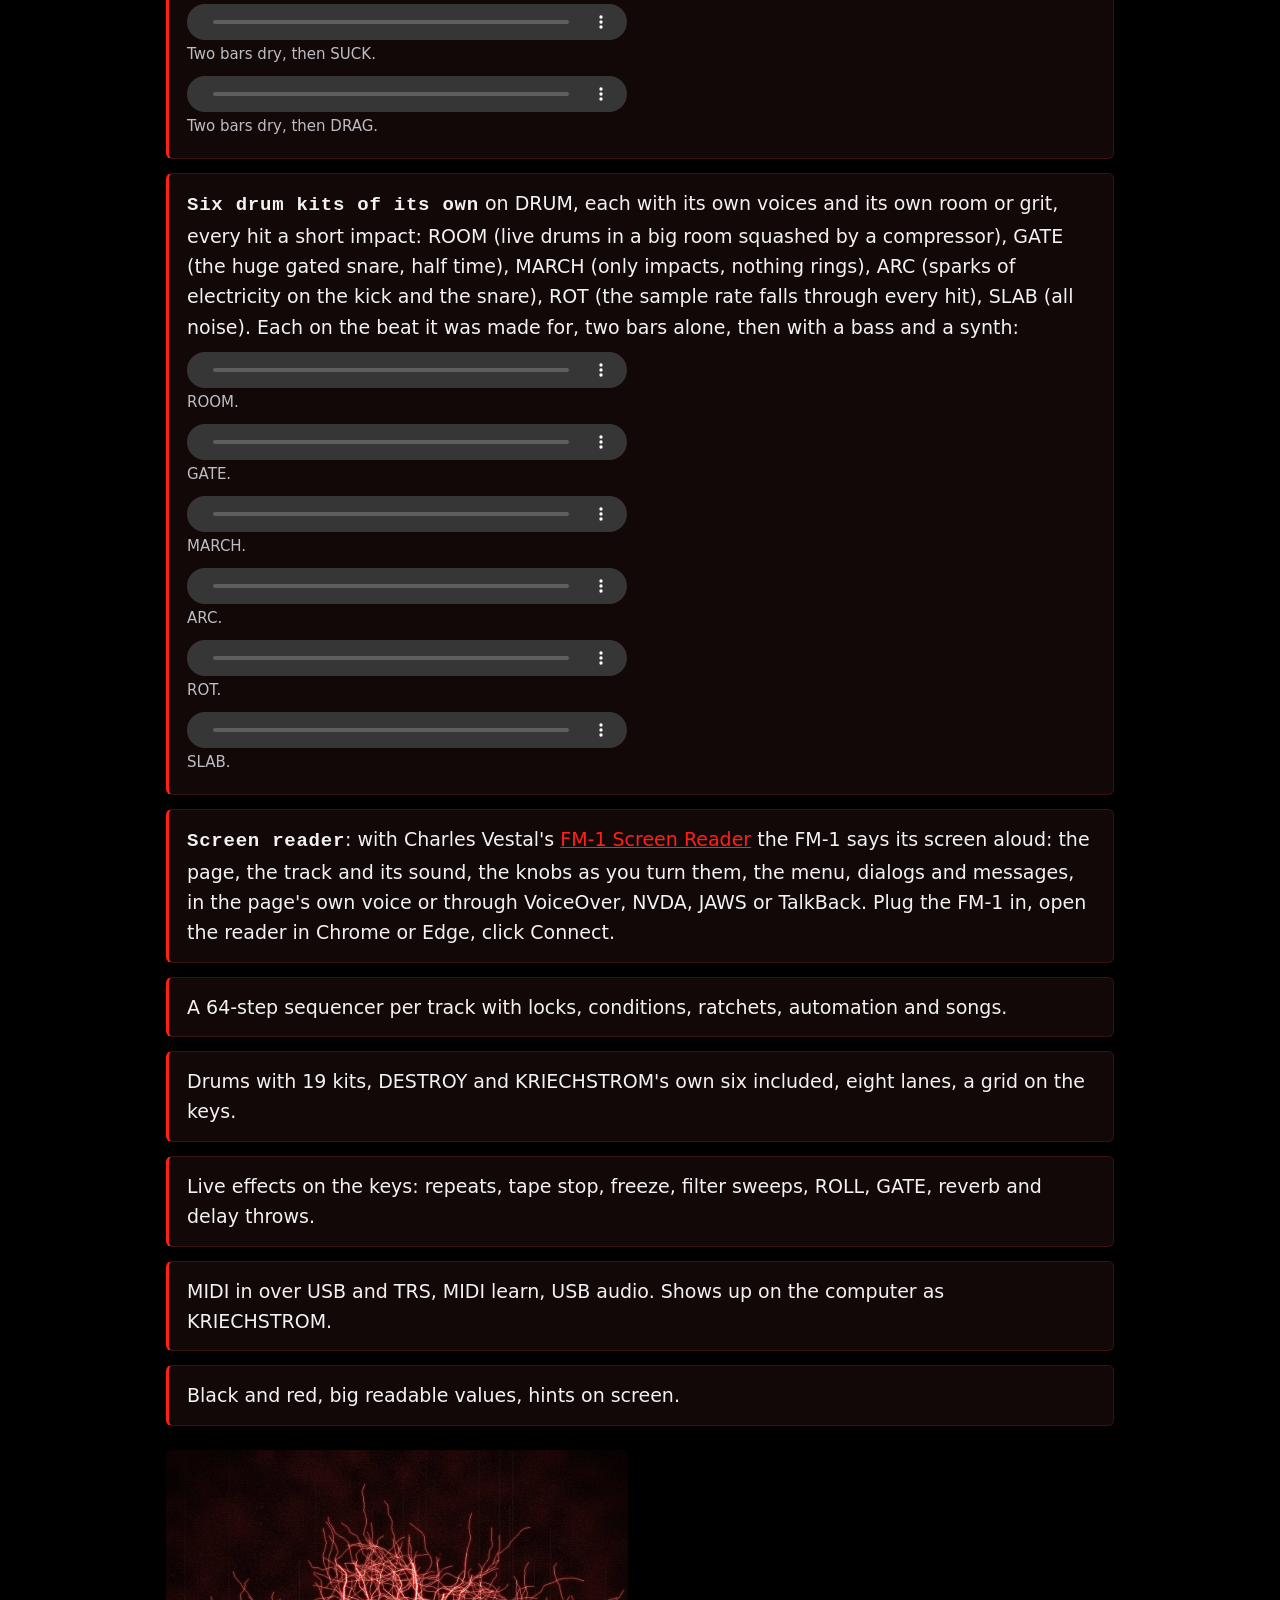
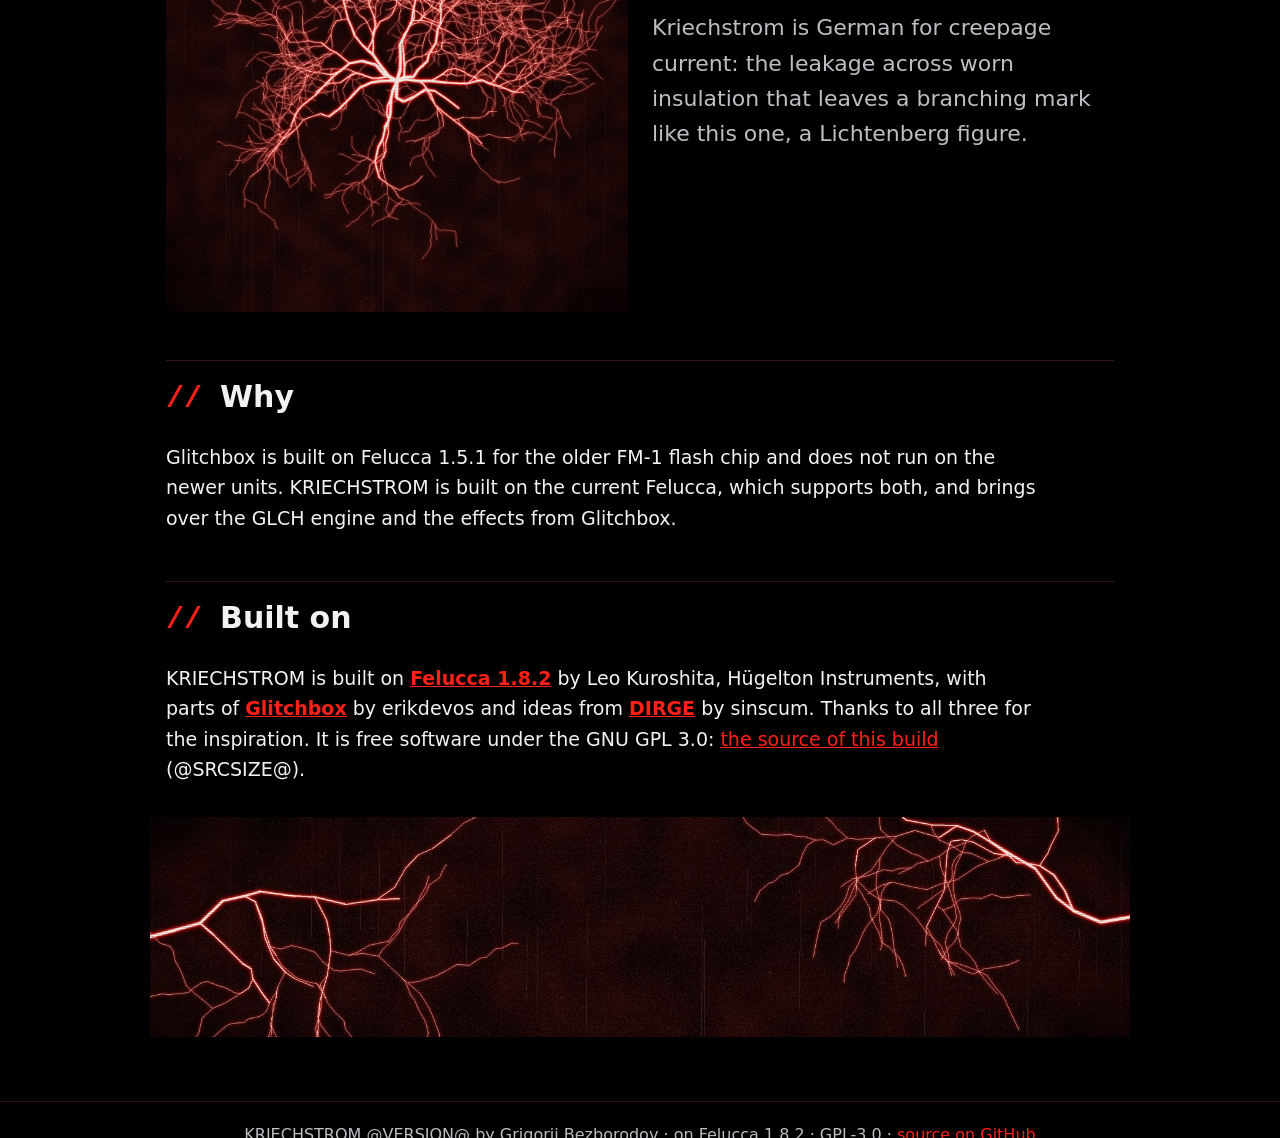
==== commit 8bee859b: "Site and README: a link to KRIECHSTROM for VIBE FM" ====
--- a/site/index.html
+++ b/site/index.html
@@ -14,7 +14,7 @@
 <body>
 <header class="top">
   <a class="logo" href="index.html">KRIECH<b>STROM</b></a>
-  <nav><a href="manual/en.html">Manual</a><a href="webapp/installer/">Install</a><a href="webapp/editor/">Editor</a><a href="https://github.com/Xforsa/kriechstrom">GitHub</a><a href="ru.html">По-русски</a></nav>
+  <nav><a href="manual/en.html">Manual</a><a href="webapp/installer/">Install</a><a href="webapp/editor/">Editor</a><a href="https://xforsa.github.io/kriechstrom-vibe/">VIBE FM</a><a href="https://github.com/Xforsa/kriechstrom">GitHub</a><a href="ru.html">По-русски</a></nav>
 </header>
 <main>
 <div class="hero"><img src="art/hero.jpg" alt="" width="1600" height="800"><h1>KRIECH<span class="red">STROM</span></h1></div>
@@ -26,6 +26,8 @@
   <a class="btn ghost" href="manual/en.html#cheat">Cheat sheet</a>
   <a class="btn ghost" href="firmware/@FWSC@">Download @FWSC@</a>
 </p>
+
+<p class="note">Also on <b>VIBE FM</b>: the same sound as a native Vibe, with a big screen, pads, an audio input, MIDI out and a stage. <a href="https://xforsa.github.io/kriechstrom-vibe/">KRIECHSTROM for VIBE FM</a></p>
 
 <div class="shots">
   <figure><img src="shots/home.png" alt="HOME"><figcaption>HOME</figcaption></figure>
